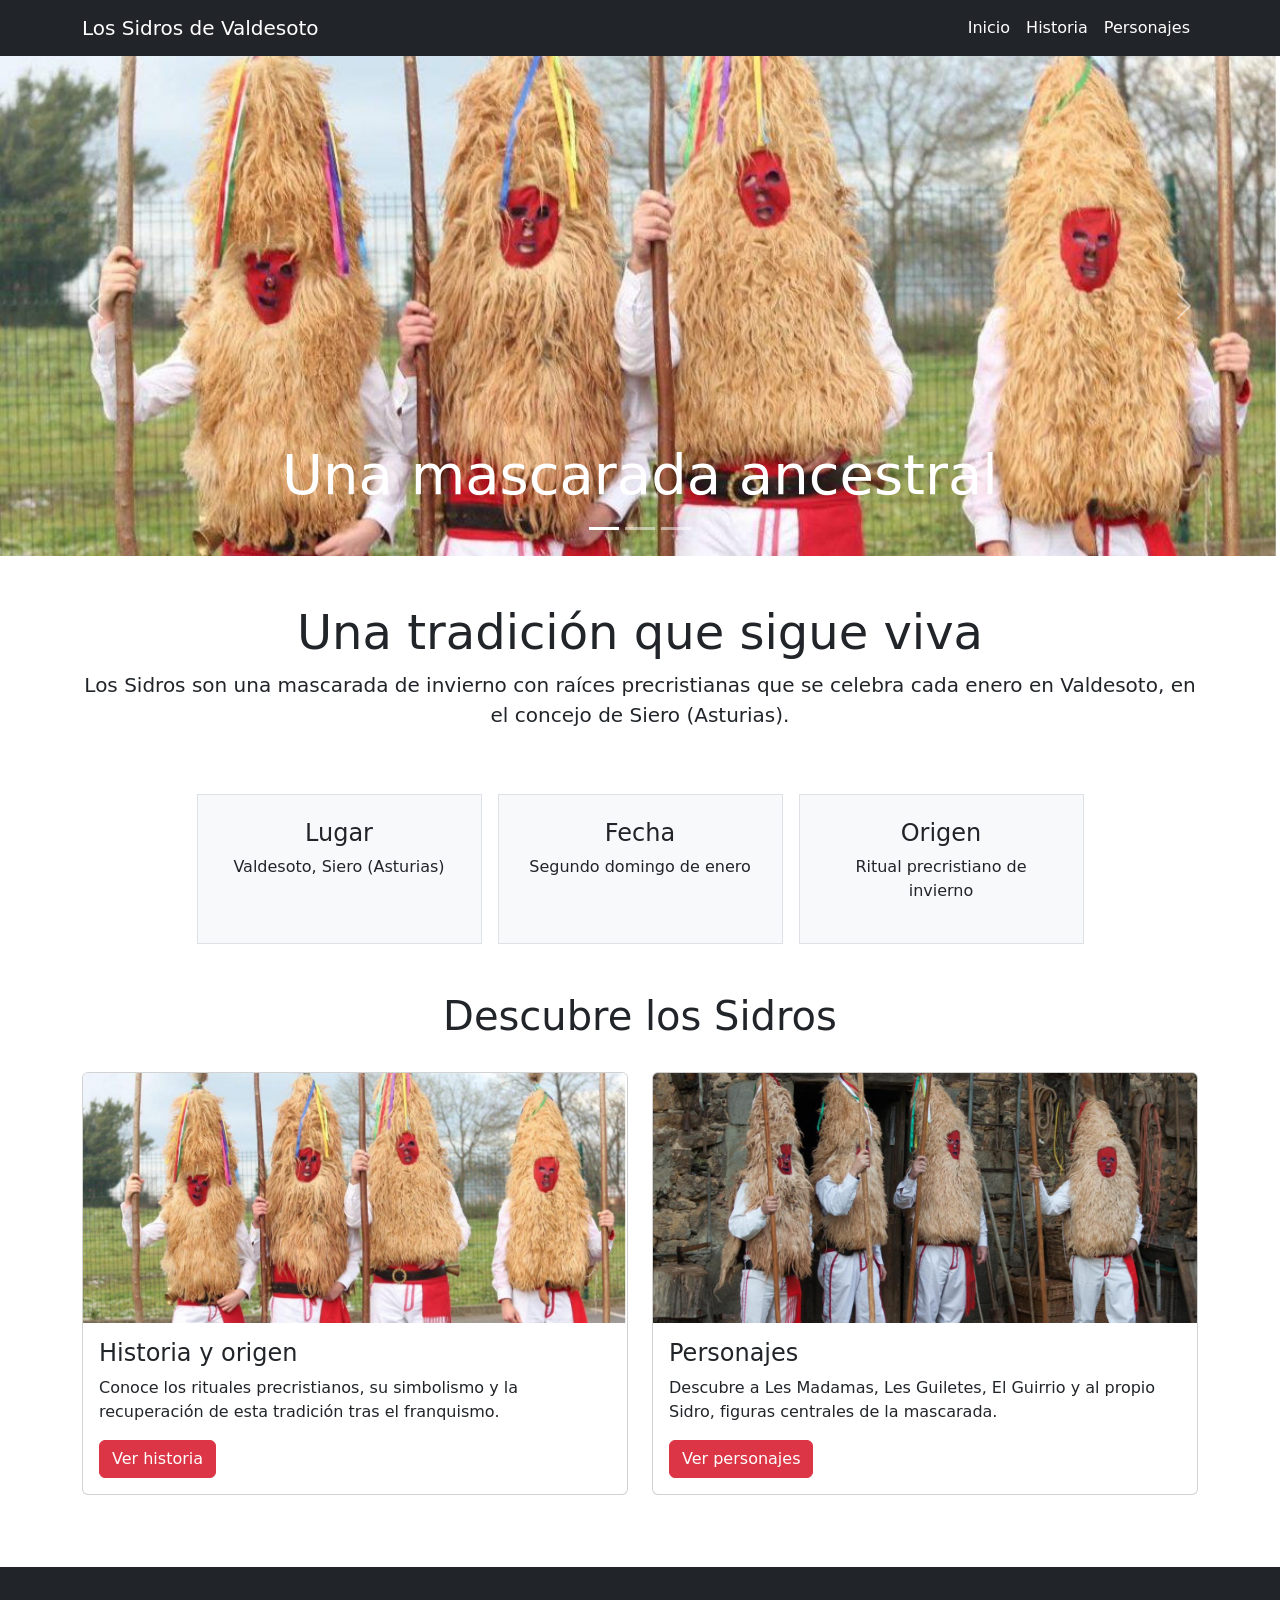
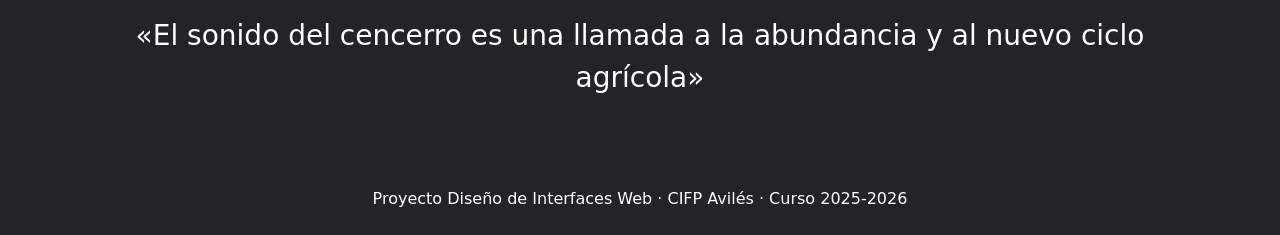
==== sidros-valdesoto/index.html @ 2c4265df "Subo todo el proyecto final" ====
<!DOCTYPE html>
<html lang="es">
<head>
    <meta charset="UTF-8">
    <meta name="viewport" content="width=device-width, initial-scale=1">
    <title>Los Sidros de Valdesoto</title>
    <!-- Enlace a Bootstrap 5.3 por CDN -->
    <link href="https://cdn.jsdelivr.net/npm/bootstrap@5.3.3/dist/css/bootstrap.min.css" rel="stylesheet" integrity="sha384-QWTKZyjpPEjISv5WaRU9OFeRpok6YctnYmDr5pNlyT2bRjXh0JMhjY6hW+ALEwIH" crossorigin="anonymous">
    <!-- Hoja de estilos propia -->
    <link rel="stylesheet" href="css/estilos.css">
</head>
<body>

    <!-- ===== BARRA DE NAVEGACIÓN ===== -->
    <nav class="navbar navbar-expand-md bg-dark">
        <div class="container">
            <a class="navbar-brand text-white" href="index.html">Los Sidros de Valdesoto</a>
            <button class="navbar-toggler bg-light" type="button" data-bs-toggle="collapse" data-bs-target="#menu">
                <span class="navbar-toggler-icon"></span>
            </button>
            <div class="collapse navbar-collapse" id="menu">
                <ul class="navbar-nav ms-auto">
                    <li class="nav-item"><a class="nav-link text-white" href="index.html">Inicio</a></li>
                    <li class="nav-item"><a class="nav-link text-white" href="historia.html">Historia</a></li>
                    <li class="nav-item"><a class="nav-link text-white" href="personajes.html">Personajes</a></li>
                </ul>
            </div>
        </div>
    </nav>

    <!-- ===== CARRUSEL DE IMÁGENES ===== -->
    <div id="carruselSidros" class="carousel slide" data-bs-ride="carousel">
        <div class="carousel-indicators">
            <button type="button" data-bs-target="#carruselSidros" data-bs-slide-to="0" class="active"></button>
            <button type="button" data-bs-target="#carruselSidros" data-bs-slide-to="1"></button>
            <button type="button" data-bs-target="#carruselSidros" data-bs-slide-to="2"></button>
        </div>
        <div class="carousel-inner">
            <div class="carousel-item active">
                <img src="img/sidrosAsturias.jpg" class="d-block w-100" alt="Sidros desfilando">
                <div class="carousel-caption">
                    <h2 class="display-4 text-white">Una mascarada ancestral</h2>
                </div>
            </div>
            <div class="carousel-item">
                <img src="img/sidrosBailando.jpg" class="d-block w-100" alt="Sidros bailando">
                <div class="carousel-caption">
                    <h2 class="display-4 text-white">Tradición viva en Asturias</h2>
                </div>
            </div>
            <div class="carousel-item">
                <img src="img/saltosidro.jpg" class="d-block w-100" alt="Sidro saltando un muro">
                <div class="carousel-caption">
                    <h2 class="display-4 text-white">Cencerros y saltos</h2>
                </div>
            </div>
        </div>
        <button class="carousel-control-prev" type="button" data-bs-target="#carruselSidros" data-bs-slide="prev">
            <span class="carousel-control-prev-icon"></span>
        </button>
        <button class="carousel-control-next" type="button" data-bs-target="#carruselSidros" data-bs-slide="next">
            <span class="carousel-control-next-icon"></span>
        </button>
    </div>

    <!-- ===== INTRODUCCIÓN ===== -->
    <div class="container my-5">
        <div class="row">
            <div class="col-12 text-center">
                <h1 class="display-5">Una tradición que sigue viva</h1>
                <p class="fs-5">
                    Los Sidros son una mascarada de invierno con raíces precristianas
                    que se celebra cada enero en Valdesoto, en el concejo de Siero (Asturias).
                </p>
            </div>
        </div>
    </div>

    <!-- ===== TRES DATOS RÁPIDOS (grid 3 columnas en md, 1 en xs) ===== -->
    <div class="container my-5">
        <div class="row gap-3 justify-content-center">
            <div class="col-12 col-md-3 bg-light border p-4 text-center">
                <h3 class="fs-4">Lugar</h3>
                <p>Valdesoto, Siero (Asturias)</p>
            </div>
            <div class="col-12 col-md-3 bg-light border p-4 text-center">
                <h3 class="fs-4">Fecha</h3>
                <p>Segundo domingo de enero</p>
            </div>
            <div class="col-12 col-md-3 bg-light border p-4 text-center">
                <h3 class="fs-4">Origen</h3>
                <p>Ritual precristiano de invierno</p>
            </div>
        </div>
    </div>

    <!-- ===== TARJETAS DE ACCESO (cards) ===== -->
    <div class="container my-5">
        <div class="row text-center mb-4">
            <div class="col-12">
                <h2 class="display-6">Descubre los Sidros</h2>
            </div>
        </div>
        <div class="row">
            <div class="col-12 col-md-6 mb-4">
                <div class="card">
                    <img src="img/sidrosAsturias.jpg" class="card-img-top" alt="Sidros desfilando">
                    <div class="card-body">
                        <h3 class="card-title fs-4">Historia y origen</h3>
                        <p class="card-text">
                            Conoce los rituales precristianos, su simbolismo
                            y la recuperación de esta tradición tras el franquismo.
                        </p>
                        <a href="historia.html" class="btn btn-danger">Ver historia</a>
                    </div>
                </div>
            </div>
            <div class="col-12 col-md-6 mb-4">
                <div class="card">
                    <img src="img/Encuentro121scaled.jpg" class="card-img-top" alt="Personajes de la fiesta">
                    <div class="card-body">
                        <h3 class="card-title fs-4">Personajes</h3>
                        <p class="card-text">
                            Descubre a Les Madamas, Les Guiletes, El Guirrio
                            y al propio Sidro, figuras centrales de la mascarada.
                        </p>
                        <a href="personajes.html" class="btn btn-danger">Ver personajes</a>
                    </div>
                </div>
            </div>
        </div>
    </div>

    <!-- ===== CITA DESTACADA ===== -->
    <div class="container-fluid bg-dark text-white py-5">
        <div class="container">
            <div class="row">
                <div class="col-12 text-center">
                    <p class="fs-3">
                        «El sonido del cencerro es una llamada a la abundancia
                        y al nuevo ciclo agrícola»
                    </p>
                </div>
            </div>
        </div>
    </div>

    <!-- ===== PIE DE PÁGINA ===== -->
    <footer class="bg-dark text-white text-center p-4">
        <p class="mb-0">Proyecto Diseño de Interfaces Web · CIFP Avilés · Curso 2025-2026</p>
    </footer>

    <!-- JS de Bootstrap (necesario para navbar colapsable, carrusel...) -->
    <script src="https://cdn.jsdelivr.net/npm/bootstrap@5.3.3/dist/js/bootstrap.bundle.min.js" integrity="sha384-YvpcrYf0tY3lHB60NNkmXc5s9fDVZLESaAA55NDzOxhy9GkcIdslK1eN7N6jIeHz" crossorigin="anonymous"></script>
</body>
</html>
---- sidros-valdesoto/css/estilos.css ----
/* Estilos propios del proyecto Los Sidros de Valdesoto */

/* Altura fija de las imágenes del carrusel para que no se descontrole */
.carousel-item img {
    height: 500px;
    object-fit: cover;
}

/* Altura uniforme de las imágenes de la galería */
.card-img-top {
    height: 250px;
    object-fit: cover;
}

/* En pantallas pequeñas reducimos el carrusel */
@media (max-width: 575px) {
    .carousel-item img {
        height: 300px;
    }
}
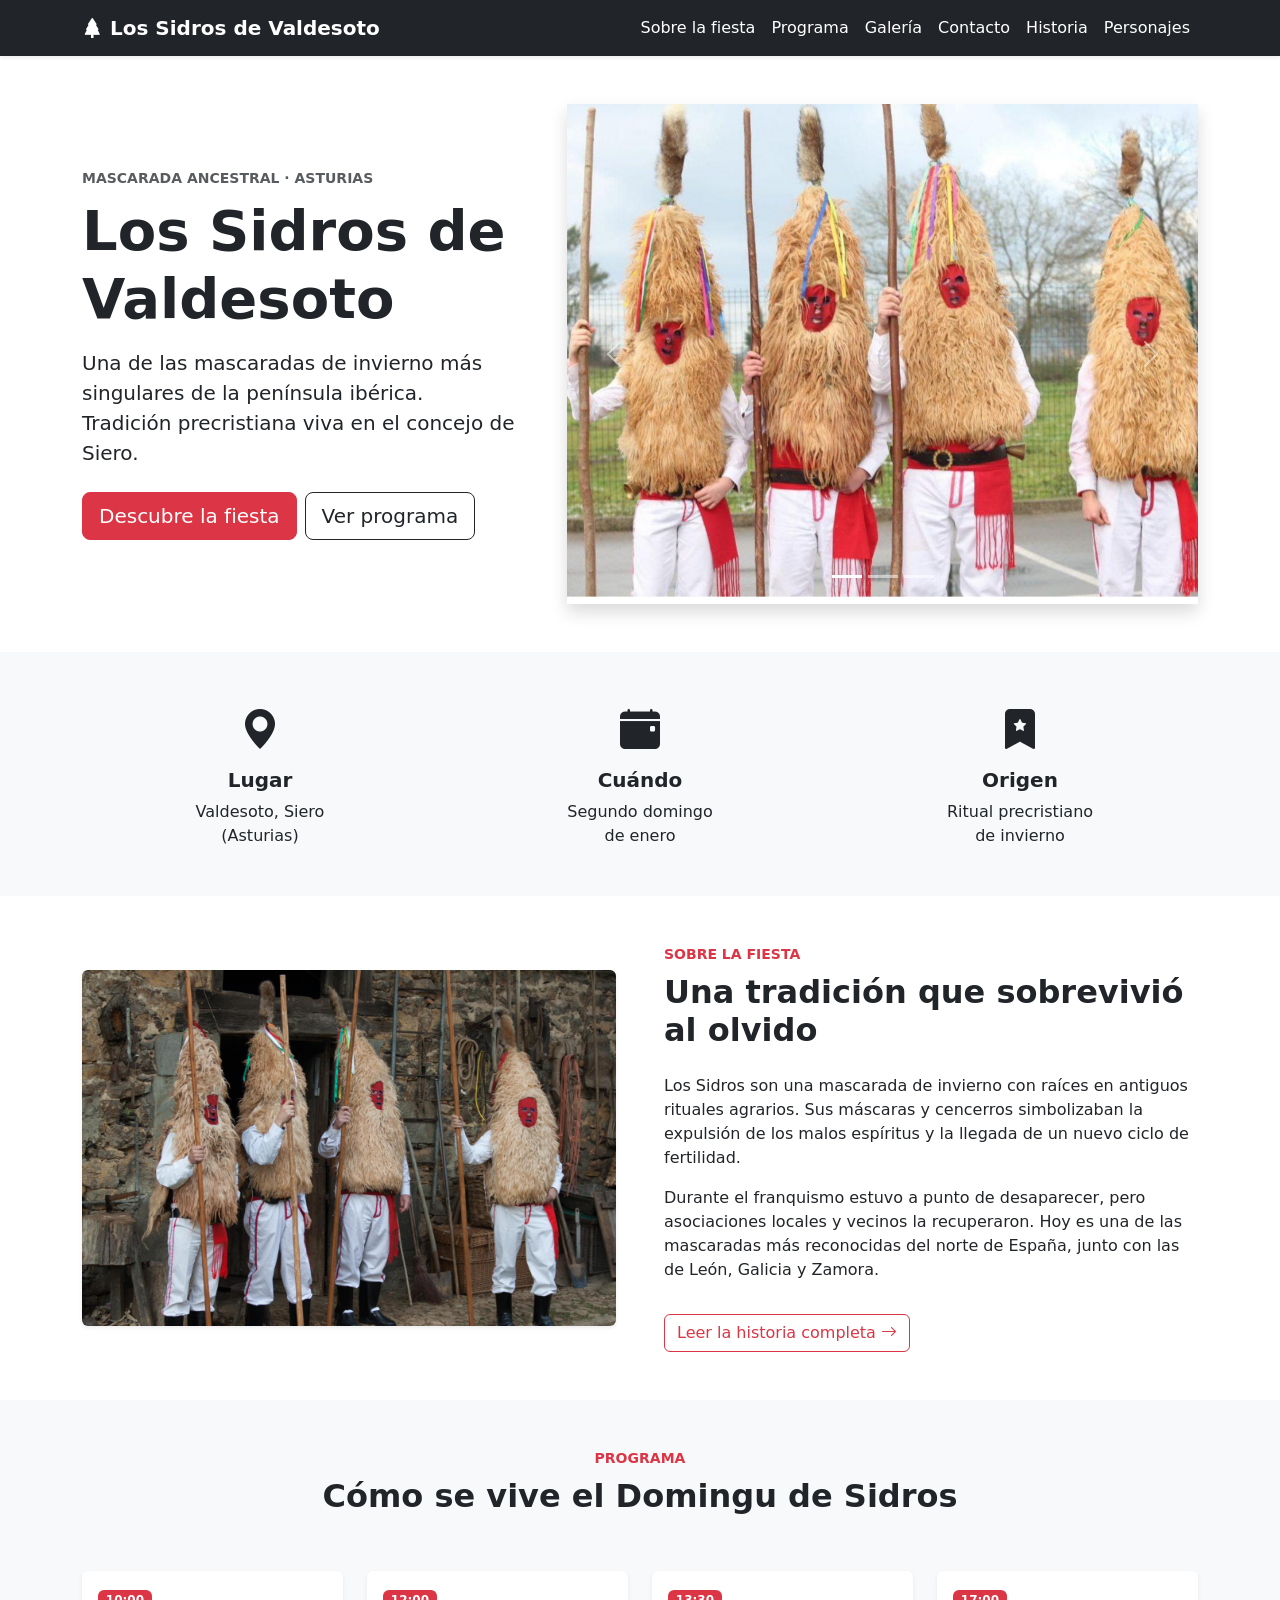
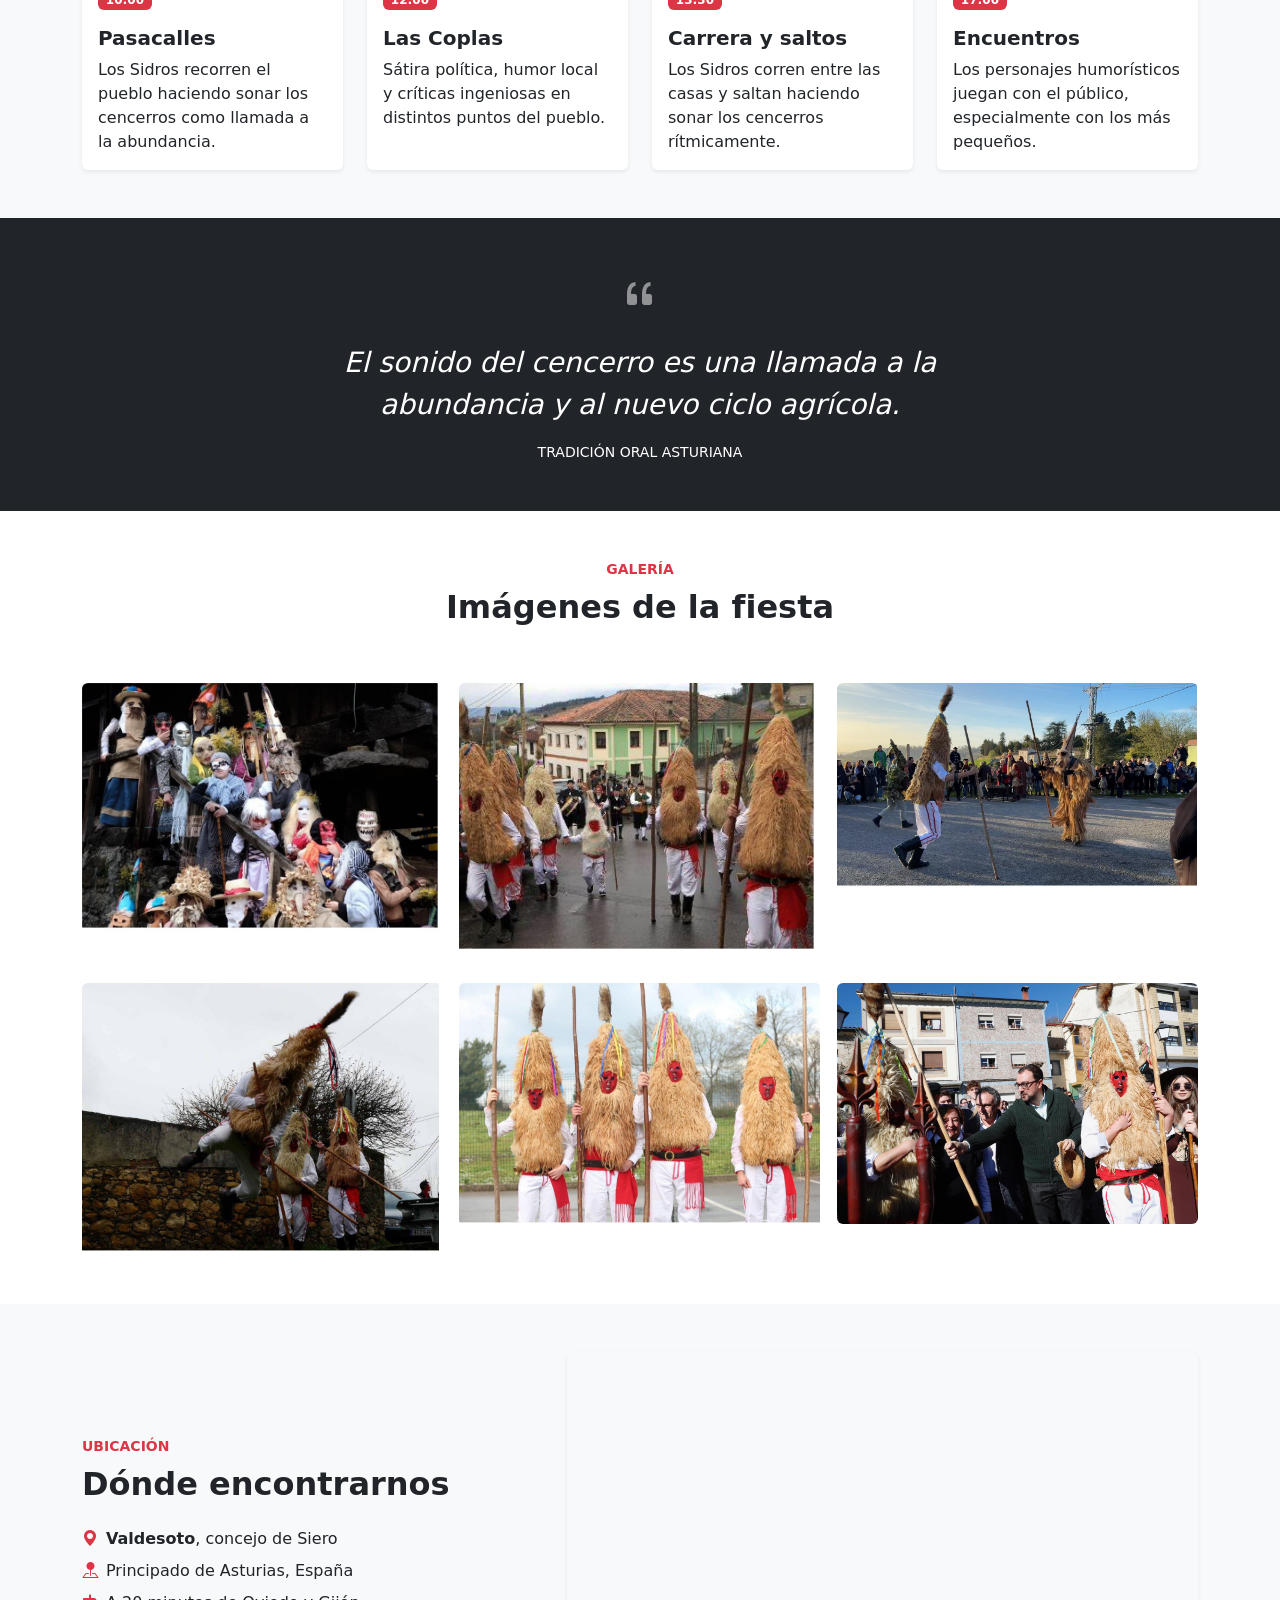
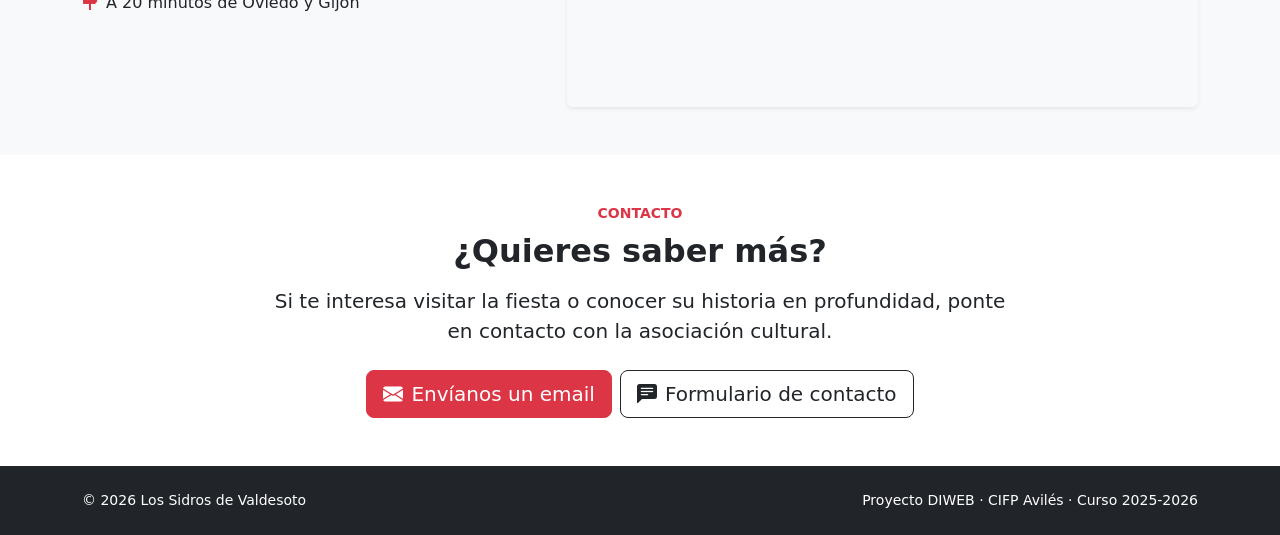
==== commit 732d268a: "Sidros: diseño del index.html" ====
--- a/sidros-valdesoto/index.html
+++ b/sidros-valdesoto/index.html
@@ -3,154 +3,301 @@
 <head>
     <meta charset="UTF-8">
     <meta name="viewport" content="width=device-width, initial-scale=1">
-    <title>Los Sidros de Valdesoto</title>
-    <!-- Enlace a Bootstrap 5.3 por CDN -->
+    <title>Los Sidros de Valdesoto · Mascarada de invierno asturiana</title>
+    <!-- Bootstrap 5.3 CDN -->
     <link href="https://cdn.jsdelivr.net/npm/bootstrap@5.3.3/dist/css/bootstrap.min.css" rel="stylesheet" integrity="sha384-QWTKZyjpPEjISv5WaRU9OFeRpok6YctnYmDr5pNlyT2bRjXh0JMhjY6hW+ALEwIH" crossorigin="anonymous">
+    <!-- Bootstrap Icons -->
+    <link rel="stylesheet" href="https://cdn.jsdelivr.net/npm/bootstrap-icons@1.11.3/font/bootstrap-icons.css">
     <!-- Hoja de estilos propia -->
     <link rel="stylesheet" href="css/estilos.css">
 </head>
 <body>
 
-    <!-- ===== BARRA DE NAVEGACIÓN ===== -->
-    <nav class="navbar navbar-expand-md bg-dark">
-        <div class="container">
-            <a class="navbar-brand text-white" href="index.html">Los Sidros de Valdesoto</a>
+    <!-- ===== BARRA DE NAVEGACIÓN (sticky) ===== -->
+    <nav class="navbar navbar-expand-md bg-dark sticky-top shadow-sm"> <!-- sticky sirve para que la barra de navegación se mantenga fija en la parte superior al hacer scroll -->
+        <div class="container">
+            <a class="navbar-brand text-white fw-bold" href="index.html">
+                <i class="bi bi-tree-fill me-2"></i>Los Sidros de Valdesoto
+            </a>
             <button class="navbar-toggler bg-light" type="button" data-bs-toggle="collapse" data-bs-target="#menu">
                 <span class="navbar-toggler-icon"></span>
             </button>
             <div class="collapse navbar-collapse" id="menu">
                 <ul class="navbar-nav ms-auto">
-                    <li class="nav-item"><a class="nav-link text-white" href="index.html">Inicio</a></li>
-                    <li class="nav-item"><a class="nav-link text-white" href="historia.html">Historia</a></li>
-                    <li class="nav-item"><a class="nav-link text-white" href="personajes.html">Personajes</a></li>
+                    <li class="nav-item"><a class="nav-link text-white" href="#sobre">Sobre la fiesta</a></li>
+                    <li class="nav-item"><a class="nav-link text-white" href="#programa">Programa</a></li>
+                    <li class="nav-item"><a class="nav-link text-white" href="#galeria">Galería</a></li>
+                    <li class="nav-item"><a class="nav-link text-white" href="#contacto">Contacto</a></li>
+                    <li class="nav-item"><a class="nav-link text-white" href="portfolio/historia.html">Historia</a></li>
+                    <li class="nav-item"><a class="nav-link text-white" href="portfolio/personajes.html">Personajes</a></li>
                 </ul>
             </div>
         </div>
     </nav>
 
-    <!-- ===== CARRUSEL DE IMÁGENES ===== -->
-    <div id="carruselSidros" class="carousel slide" data-bs-ride="carousel">
-        <div class="carousel-indicators">
-            <button type="button" data-bs-target="#carruselSidros" data-bs-slide-to="0" class="active"></button>
-            <button type="button" data-bs-target="#carruselSidros" data-bs-slide-to="1"></button>
-            <button type="button" data-bs-target="#carruselSidros" data-bs-slide-to="2"></button>
-        </div>
-        <div class="carousel-inner">
-            <div class="carousel-item active">
-                <img src="img/sidrosAsturias.jpg" class="d-block w-100" alt="Sidros desfilando">
-                <div class="carousel-caption">
-                    <h2 class="display-4 text-white">Una mascarada ancestral</h2>
-                </div>
-            </div>
-            <div class="carousel-item">
-                <img src="img/sidrosBailando.jpg" class="d-block w-100" alt="Sidros bailando">
-                <div class="carousel-caption">
-                    <h2 class="display-4 text-white">Tradición viva en Asturias</h2>
-                </div>
-            </div>
-            <div class="carousel-item">
-                <img src="img/saltosidro.jpg" class="d-block w-100" alt="Sidro saltando un muro">
-                <div class="carousel-caption">
-                    <h2 class="display-4 text-white">Cencerros y saltos</h2>
-                </div>
-            </div>
-        </div>
-        <button class="carousel-control-prev" type="button" data-bs-target="#carruselSidros" data-bs-slide="prev">
-            <span class="carousel-control-prev-icon"></span>
-        </button>
-        <button class="carousel-control-next" type="button" data-bs-target="#carruselSidros" data-bs-slide="next">
-            <span class="carousel-control-next-icon"></span>
-        </button>
-    </div>
-
-    <!-- ===== INTRODUCCIÓN ===== -->
-    <div class="container my-5">
-        <div class="row">
-            <div class="col-12 text-center">
-                <h1 class="display-5">Una tradición que sigue viva</h1>
-                <p class="fs-5">
-                    Los Sidros son una mascarada de invierno con raíces precristianas
-                    que se celebra cada enero en Valdesoto, en el concejo de Siero (Asturias).
-                </p>
-            </div>
-        </div>
-    </div>
-
-    <!-- ===== TRES DATOS RÁPIDOS (grid 3 columnas en md, 1 en xs) ===== -->
-    <div class="container my-5">
-        <div class="row gap-3 justify-content-center">
-            <div class="col-12 col-md-3 bg-light border p-4 text-center">
-                <h3 class="fs-4">Lugar</h3>
-                <p>Valdesoto, Siero (Asturias)</p>
-            </div>
-            <div class="col-12 col-md-3 bg-light border p-4 text-center">
-                <h3 class="fs-4">Fecha</h3>
-                <p>Segundo domingo de enero</p>
-            </div>
-            <div class="col-12 col-md-3 bg-light border p-4 text-center">
-                <h3 class="fs-4">Origen</h3>
-                <p>Ritual precristiano de invierno</p>
-            </div>
-        </div>
-    </div>
-
-    <!-- ===== TARJETAS DE ACCESO (cards) ===== -->
-    <div class="container my-5">
-        <div class="row text-center mb-4">
-            <div class="col-12">
-                <h2 class="display-6">Descubre los Sidros</h2>
-            </div>
-        </div>
-        <div class="row">
-            <div class="col-12 col-md-6 mb-4">
-                <div class="card">
-                    <img src="img/sidrosAsturias.jpg" class="card-img-top" alt="Sidros desfilando">
-                    <div class="card-body">
-                        <h3 class="card-title fs-4">Historia y origen</h3>
-                        <p class="card-text">
-                            Conoce los rituales precristianos, su simbolismo
-                            y la recuperación de esta tradición tras el franquismo.
-                        </p>
-                        <a href="historia.html" class="btn btn-danger">Ver historia</a>
-                    </div>
-                </div>
-            </div>
-            <div class="col-12 col-md-6 mb-4">
-                <div class="card">
-                    <img src="img/Encuentro121scaled.jpg" class="card-img-top" alt="Personajes de la fiesta">
-                    <div class="card-body">
-                        <h3 class="card-title fs-4">Personajes</h3>
-                        <p class="card-text">
-                            Descubre a Les Madamas, Les Guiletes, El Guirrio
-                            y al propio Sidro, figuras centrales de la mascarada.
-                        </p>
-                        <a href="personajes.html" class="btn btn-danger">Ver personajes</a>
-                    </div>
-                </div>
-            </div>
-        </div>
-    </div>
+    <!-- ===== HERO: TÍTULO + CARRUSEL ===== -->
+    <header class="hero py-5"> <!-- hero es una clase que define el estilo del encabezado principal -->
+        <div class="container">
+            <div class="row align-items-center g-5">
+                <!-- Columna texto (izquierda) -->
+                <div class="col-12 col-lg-5">
+                    <p class="text-uppercase text-muted small fw-bold mb-2">Mascarada ancestral · Asturias</p>
+                    <h1 class="display-4 fw-bold mb-3">Los Sidros de Valdesoto</h1>
+                    <p class="lead mb-4">
+                        Una de las mascaradas de invierno más singulares de la península ibérica.
+                        Tradición precristiana viva en el concejo de Siero.
+                    </p>
+                    <div class="d-flex flex-wrap gap-2">
+                        <a href="#sobre" class="btn btn-danger btn-lg">Descubre la fiesta</a>
+                        <a href="#programa" class="btn btn-outline-dark btn-lg">Ver programa</a>
+                    </div>
+                </div>
+
+                <!-- Columna carrusel (derecha) -->
+                <div class="col-12 col-lg-7">
+                    <div id="carruselSidros" class="carousel slide shadow" data-bs-ride="carousel">
+                        <div class="carousel-indicators">
+                            <button type="button" data-bs-target="#carruselSidros" data-bs-slide-to="0" class="active"></button>
+                            <button type="button" data-bs-target="#carruselSidros" data-bs-slide-to="1"></button>
+                            <button type="button" data-bs-target="#carruselSidros" data-bs-slide-to="2"></button>
+                        </div>
+                        <div class="carousel-inner">
+                            <div class="carousel-item active">
+                                <img src="img/sidrosAsturias.jpg" class="d-block w-100" alt="Sidros desfilando por Valdesoto">
+                            </div>
+                            <div class="carousel-item">
+                                <img src="img/sidrosBailando.jpg" class="d-block w-100" alt="Sidros bailando con cencerros">
+                            </div>
+                            <div class="carousel-item">
+                                <img src="img/saltosidro.jpg" class="d-block w-100" alt="Sidro saltando un muro">
+                            </div>
+                        </div>
+                        <button class="carousel-control-prev" type="button" data-bs-target="#carruselSidros" data-bs-slide="prev">
+                            <span class="carousel-control-prev-icon"></span>
+                        </button>
+                        <button class="carousel-control-next" type="button" data-bs-target="#carruselSidros" data-bs-slide="next">
+                            <span class="carousel-control-next-icon"></span>
+                        </button>
+                    </div>
+                </div>
+            </div>
+        </div>
+    </header>
+
+    <!-- ===== DATOS CLAVE (3 columnas) ===== -->
+    <section class="py-5 bg-light">
+        <div class="container">
+            <div class="row text-center g-4">
+                <div class="col-12 col-md-4">
+                    <i class="bi bi-geo-alt-fill fs-1 mb-2 d-block"></i>
+                    <h3 class="fs-5 fw-bold">Lugar</h3>
+                    <p class="mb-0">Valdesoto, Siero<br>(Asturias)</p>
+                </div>
+                <div class="col-12 col-md-4">
+                    <i class="bi bi-calendar-event-fill fs-1 mb-2 d-block"></i>
+                    <h3 class="fs-5 fw-bold">Cuándo</h3>
+                    <p class="mb-0">Segundo domingo<br>de enero</p>
+                </div>
+                <div class="col-12 col-md-4">
+                    <i class="bi bi-bookmark-star-fill fs-1 mb-2 d-block"></i>
+                    <h3 class="fs-5 fw-bold">Origen</h3>
+                    <p class="mb-0">Ritual precristiano<br>de invierno</p>
+                </div>
+            </div>
+        </div>
+    </section>
+
+    <!-- ===== SOBRE LA FIESTA ===== -->
+    <section id="sobre" class="py-5">
+        <div class="container">
+            <div class="row align-items-center g-5">
+                <div class="col-12 col-md-6">
+                    <img src="img/Encuentro121scaled.jpg" alt="Encuentro de Sidros" class="img-fluid rounded shadow-sm">
+                </div>
+                <div class="col-12 col-md-6">
+                    <p class="text-uppercase text-danger small fw-bold mb-2">Sobre la fiesta</p>
+                    <h2 class="fw-bold mb-4">Una tradición que sobrevivió al olvido</h2>
+                    <p>
+                        Los Sidros son una mascarada de invierno con raíces en antiguos rituales
+                        agrarios. Sus máscaras y cencerros simbolizaban la expulsión de los malos
+                        espíritus y la llegada de un nuevo ciclo de fertilidad.
+                    </p>
+                    <p>
+                        Durante el franquismo estuvo a punto de desaparecer, pero asociaciones locales
+                        y vecinos la recuperaron. Hoy es una de las mascaradas más reconocidas del norte
+                        de España, junto con las de León, Galicia y Zamora.
+                    </p>
+                    <a href="portfolio/historia.html" class="btn btn-outline-danger mt-3">
+                        Leer la historia completa <i class="bi bi-arrow-right"></i>
+                    </a>
+                </div>
+            </div>
+        </div>
+    </section>
+
+    <!-- ===== PROGRAMA DEL DÍA ===== -->
+    <section id="programa" class="py-5 bg-light">
+        <div class="container">
+            <div class="row text-center mb-5">
+                <div class="col-12">
+                    <p class="text-uppercase text-danger small fw-bold mb-2">Programa</p>
+                    <h2 class="fw-bold">Cómo se vive el Domingu de Sidros</h2>
+                </div>
+            </div>
+            <div class="row g-4">
+                <div class="col-12 col-md-6 col-lg-3">
+                    <div class="card h-100 border-0 shadow-sm">
+                        <div class="card-body">
+                            <span class="badge bg-danger mb-3">10:00</span>
+                            <h3 class="fs-5 fw-bold">Pasacalles</h3>
+                            <p class="card-text mb-0">Los Sidros recorren el pueblo haciendo sonar los cencerros como llamada a la abundancia.</p>
+                        </div>
+                    </div>
+                </div>
+                <div class="col-12 col-md-6 col-lg-3">
+                    <div class="card h-100 border-0 shadow-sm">
+                        <div class="card-body">
+                            <span class="badge bg-danger mb-3">12:00</span>
+                            <h3 class="fs-5 fw-bold">Las Coplas</h3>
+                            <p class="card-text mb-0">Sátira política, humor local y críticas ingeniosas en distintos puntos del pueblo.</p>
+                        </div>
+                    </div>
+                </div>
+                <div class="col-12 col-md-6 col-lg-3">
+                    <div class="card h-100 border-0 shadow-sm">
+                        <div class="card-body">
+                            <span class="badge bg-danger mb-3">13:30</span>
+                            <h3 class="fs-5 fw-bold">Carrera y saltos</h3>
+                            <p class="card-text mb-0">Los Sidros corren entre las casas y saltan haciendo sonar los cencerros rítmicamente.</p>
+                        </div>
+                    </div>
+                </div>
+                <div class="col-12 col-md-6 col-lg-3">
+                    <div class="card h-100 border-0 shadow-sm">
+                        <div class="card-body">
+                            <span class="badge bg-danger mb-3">17:00</span>
+                            <h3 class="fs-5 fw-bold">Encuentros</h3>
+                            <p class="card-text mb-0">Los personajes humorísticos juegan con el público, especialmente con los más pequeños.</p>
+                        </div>
+                    </div>
+                </div>
+            </div>
+        </div>
+    </section>
 
     <!-- ===== CITA DESTACADA ===== -->
-    <div class="container-fluid bg-dark text-white py-5">
-        <div class="container">
-            <div class="row">
-                <div class="col-12 text-center">
-                    <p class="fs-3">
-                        «El sonido del cencerro es una llamada a la abundancia
-                        y al nuevo ciclo agrícola»
-                    </p>
-                </div>
-            </div>
-        </div>
-    </div>
+    <section class="py-5 bg-dark text-white">
+        <div class="container">
+            <div class="row justify-content-center">
+                <div class="col-12 col-lg-8 text-center">
+                    <i class="bi bi-quote fs-1 mb-3 d-block opacity-50"></i>
+                    <p class="fs-3 fw-light fst-italic mb-3">
+                        El sonido del cencerro es una llamada a la abundancia
+                        y al nuevo ciclo agrícola.
+                    </p>
+                    <p class="text-uppercase small mb-0">Tradición oral asturiana</p>
+                </div>
+            </div>
+        </div>
+    </section>
+
+    <!-- ===== GALERÍA DESTACADA ===== -->
+    <section id="galeria" class="py-5">
+        <div class="container">
+            <div class="row text-center mb-5">
+                <div class="col-12">
+                    <p class="text-uppercase text-danger small fw-bold mb-2">Galería</p>
+                    <h2 class="fw-bold">Imágenes de la fiesta</h2>
+                </div>
+            </div>
+            <div class="row g-3 galeria-home">
+                <div class="col-6 col-md-4">
+                    <img src="img/sidrosNinos.jpg" alt="Niños participando en la fiesta" class="img-fluid rounded">
+                </div>
+                <div class="col-6 col-md-4">
+                    <img src="img/sidroscomediesoviedo12.jpg" alt="Sidros en Oviedo" class="img-fluid rounded">
+                </div>
+                <div class="col-6 col-md-4">
+                    <img src="img/sidrosBailando.jpg" alt="Sidros bailando" class="img-fluid rounded">
+                </div>
+                <div class="col-6 col-md-4">
+                    <img src="img/saltosidro.jpg" alt="Sidro saltando" class="img-fluid rounded">
+                </div>
+                <div class="col-6 col-md-4">
+                    <img src="img/sidrosAsturias.jpg" alt="Sidros desfilando" class="img-fluid rounded">
+                </div>
+                <div class="col-6 col-md-4">
+                    <img src="img/Presidente_Domingu_Sidros_y_Comedies.jpg" alt="Visita oficial" class="img-fluid rounded">
+                </div>
+            </div>
+        </div>
+    </section>
+
+    <!-- ===== UBICACIÓN (mapa) ===== -->
+    <section class="py-5 bg-light">
+        <div class="container">
+            <div class="row align-items-center g-5">
+                <div class="col-12 col-md-5">
+                    <p class="text-uppercase text-danger small fw-bold mb-2">Ubicación</p>
+                    <h2 class="fw-bold mb-4">Dónde encontrarnos</h2>
+                    <p class="mb-2"><i class="bi bi-geo-alt-fill text-danger me-2"></i><b>Valdesoto</b>, concejo de Siero</p>
+                    <p class="mb-2"><i class="bi bi-pin-map-fill text-danger me-2"></i>Principado de Asturias, España</p>
+                    <p class="mb-2"><i class="bi bi-signpost-fill text-danger me-2"></i>A 20 minutos de Oviedo y Gijón</p>
+                </div>
+                <div class="col-12 col-md-7">
+                    <div class="ratio ratio-16x9 shadow-sm rounded overflow-hidden">
+                        <iframe
+                            src="https://www.openstreetmap.org/export/embed.html?bbox=-5.6500,43.4000,-5.5500,43.4500&amp;layer=mapnik&amp;marker=43.4250,-5.6000"
+                            title="Mapa de Valdesoto"
+                            style="border:0;"
+                            loading="lazy"
+                            referrerpolicy="no-referrer-when-downgrade">
+                        </iframe>
+                    </div>
+                </div>
+            </div>
+        </div>
+    </section>
+
+    <!-- ===== LLAMADA A LA ACCIÓN / CONTACTO ===== -->
+    <section id="contacto" class="py-5">
+        <div class="container">
+            <div class="row justify-content-center">
+                <div class="col-12 col-lg-8 text-center">
+                    <p class="text-uppercase text-danger small fw-bold mb-2">Contacto</p>
+                    <h2 class="fw-bold mb-3">¿Quieres saber más?</h2>
+                    <p class="lead mb-4">
+                        Si te interesa visitar la fiesta o conocer su historia en profundidad,
+                        ponte en contacto con la asociación cultural.
+                    </p>
+                    <div class="d-flex justify-content-center flex-wrap gap-2">
+                        <a href="mailto:info@sidrosvaldesoto.es" class="btn btn-danger btn-lg">
+                            <i class="bi bi-envelope-fill me-2"></i>Envíanos un email
+                        </a>
+                        <a href="portfolio/personajes.html#contacto" class="btn btn-outline-dark btn-lg">
+                            <i class="bi bi-chat-left-text-fill me-2"></i>Formulario de contacto
+                        </a>
+                    </div>
+                </div>
+            </div>
+        </div>
+    </section>
 
     <!-- ===== PIE DE PÁGINA ===== -->
-    <footer class="bg-dark text-white text-center p-4">
-        <p class="mb-0">Proyecto Diseño de Interfaces Web · CIFP Avilés · Curso 2025-2026</p>
+    <footer class="bg-dark text-white py-4">
+        <div class="container">
+            <div class="row align-items-center">
+                <div class="col-12 col-md-6 text-center text-md-start mb-2 mb-md-0">
+                    <p class="mb-0 small">© 2026 Los Sidros de Valdesoto</p>
+                </div>
+                <div class="col-12 col-md-6 text-center text-md-end">
+                    <p class="mb-0 small">Proyecto DIWEB · CIFP Avilés · Curso 2025-2026</p>
+                </div>
+            </div>
+        </div>
     </footer>
 
-    <!-- JS de Bootstrap (necesario para navbar colapsable, carrusel...) -->
+    <!-- JS de Bootstrap -->
     <script src="https://cdn.jsdelivr.net/npm/bootstrap@5.3.3/dist/js/bootstrap.bundle.min.js" integrity="sha384-YvpcrYf0tY3lHB60NNkmXc5s9fDVZLESaAA55NDzOxhy9GkcIdslK1eN7N6jIeHz" crossorigin="anonymous"></script>
 </body>
-</html>
+</html>
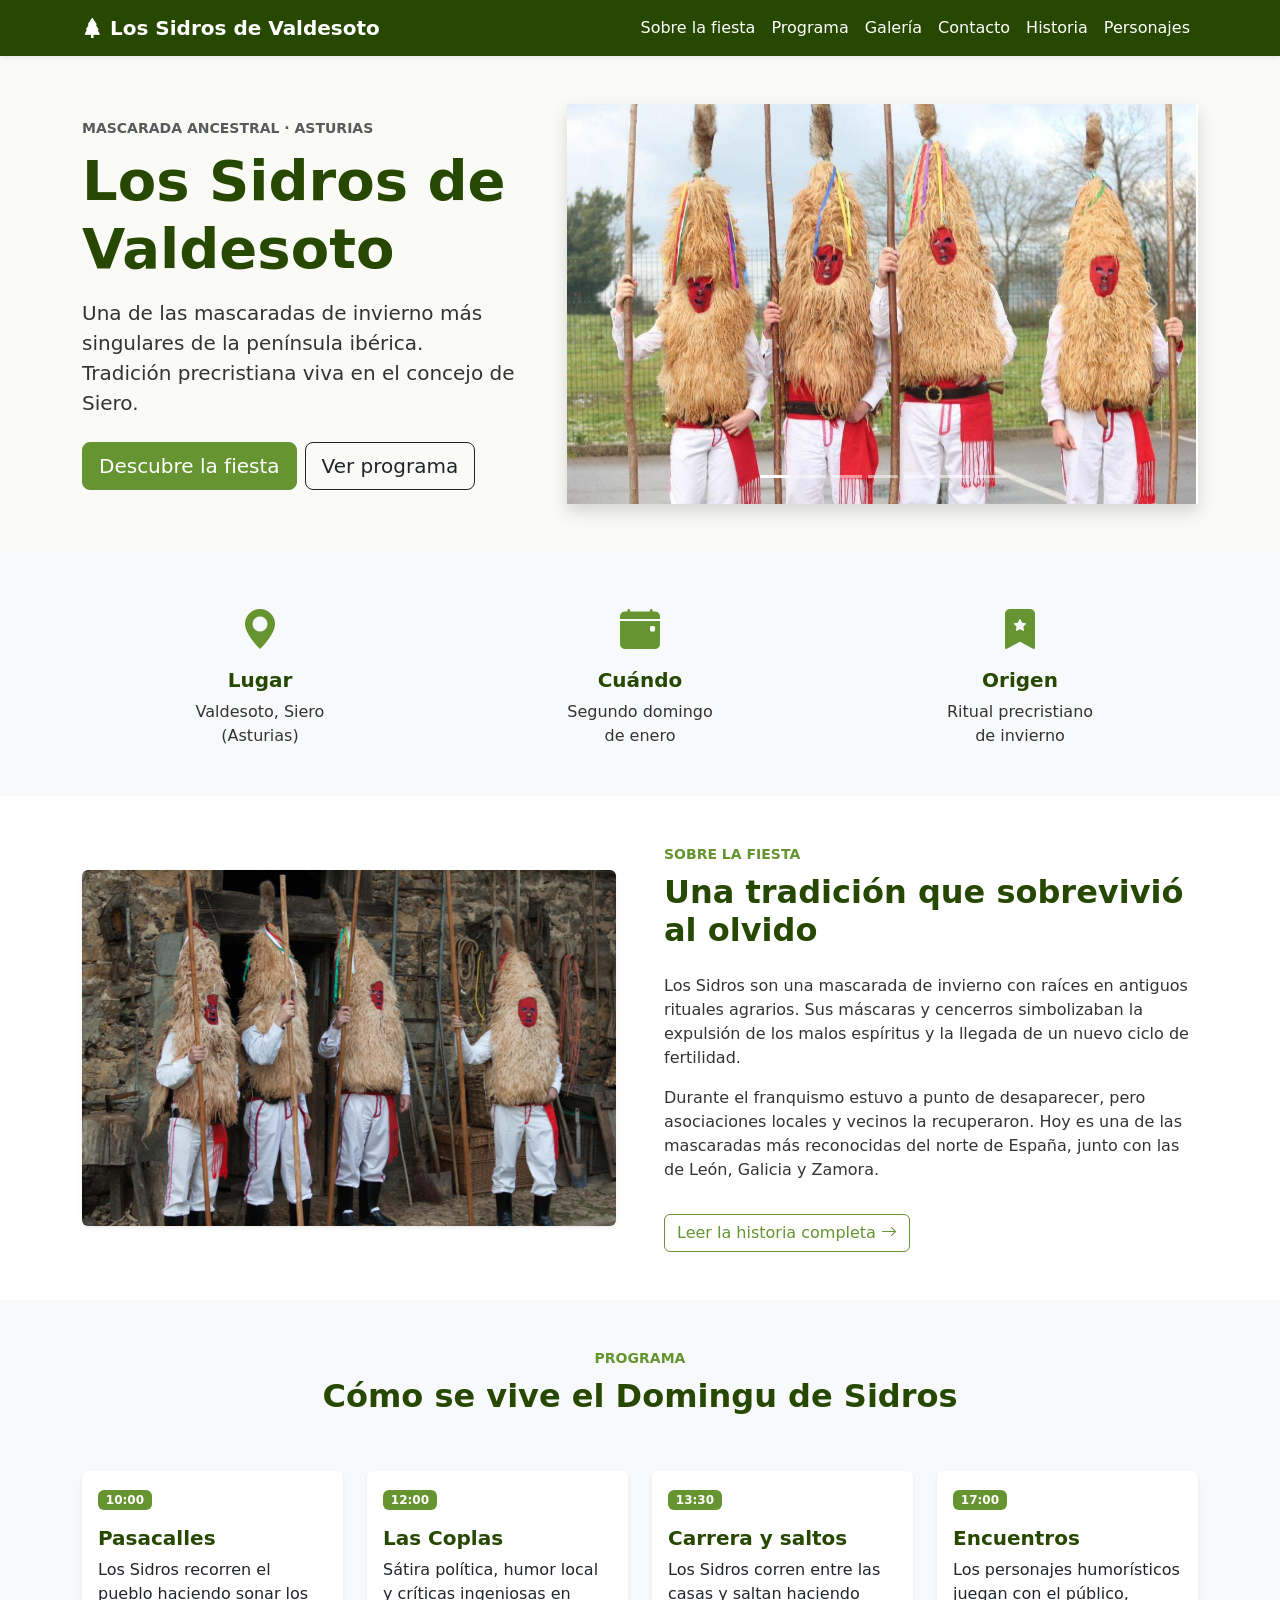
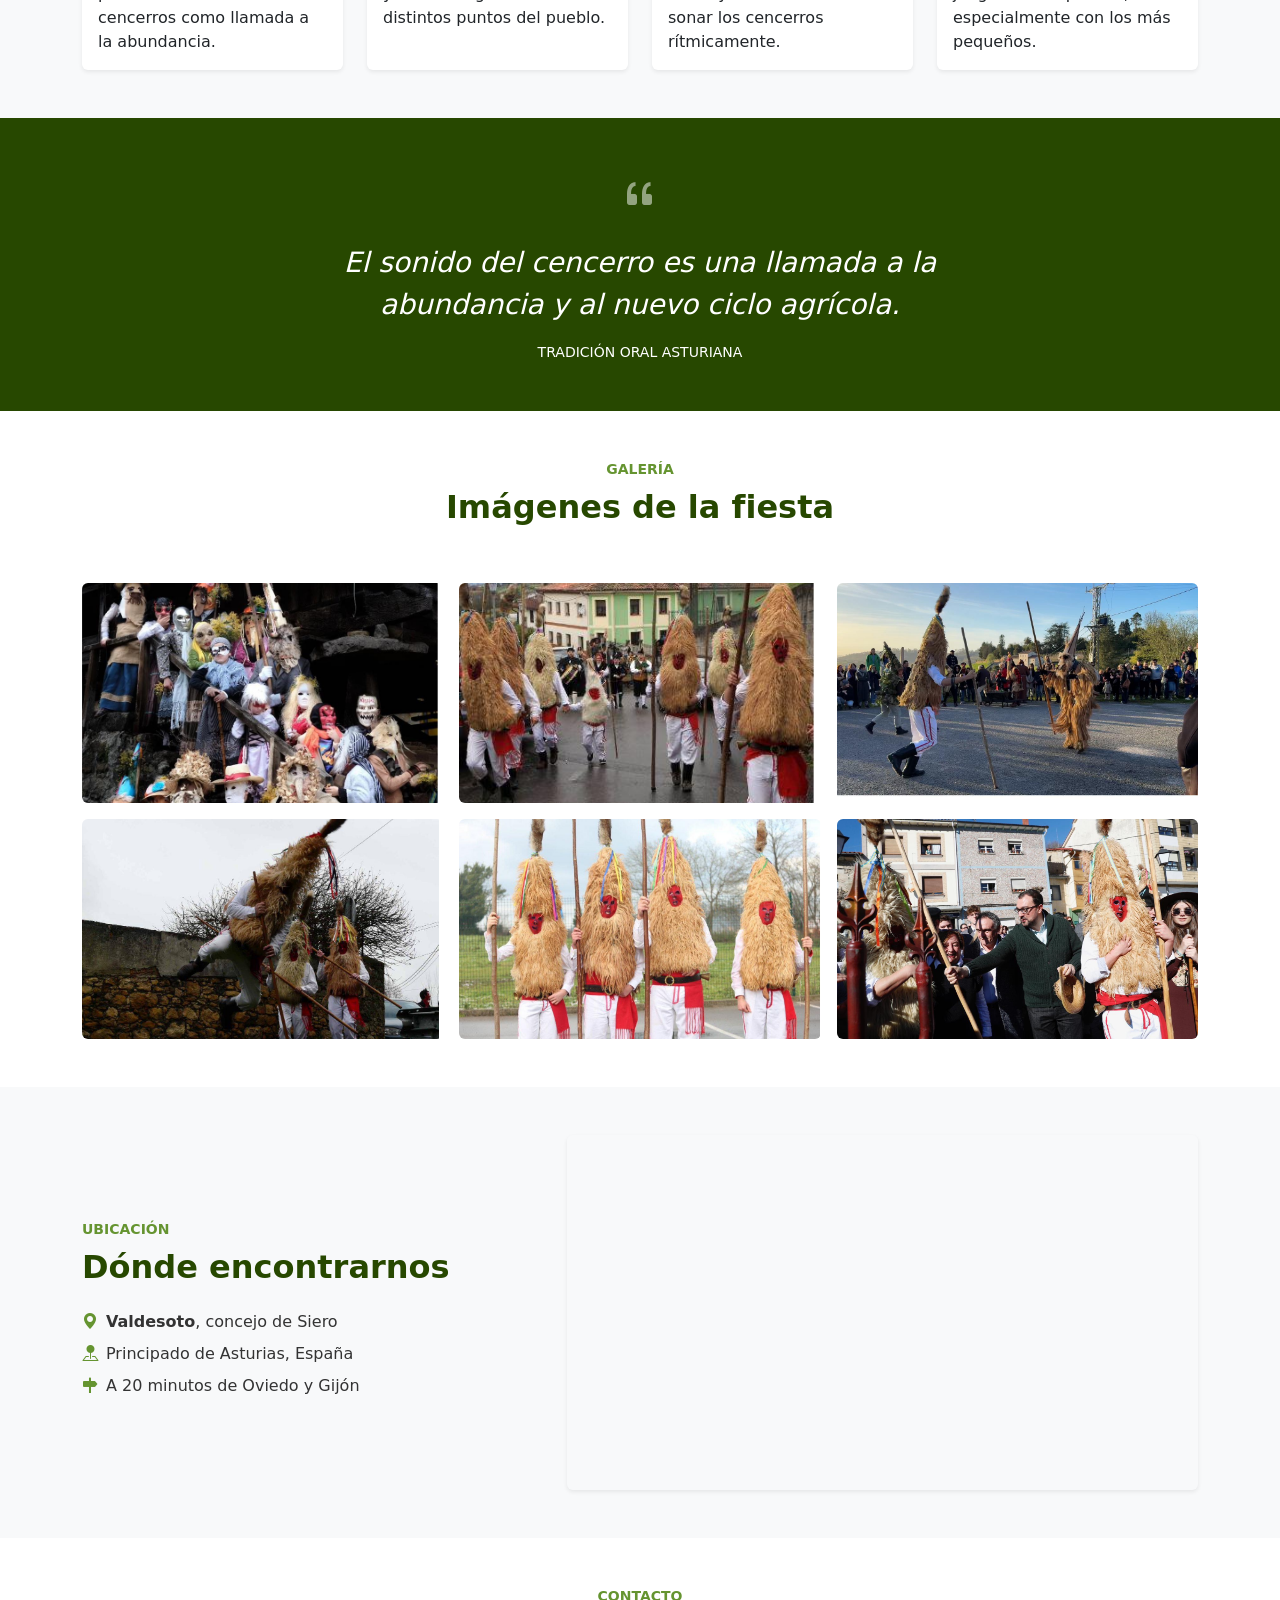
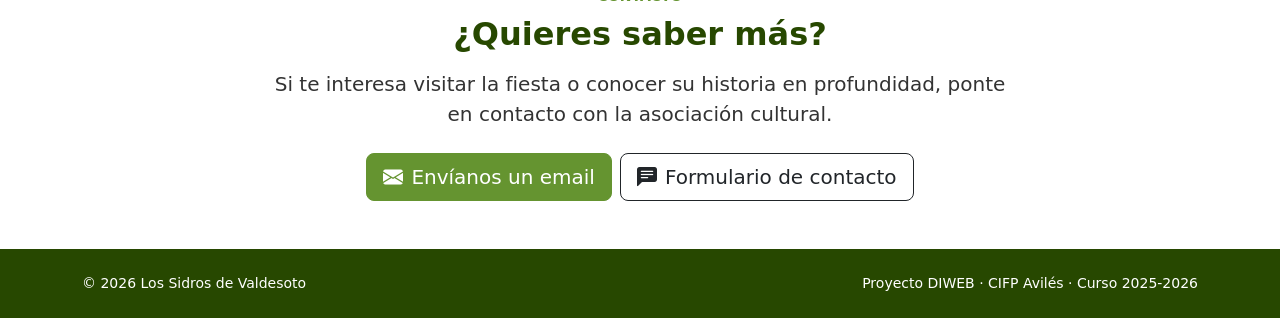
==== commit ae4669e4: "Clase dell 06/05/26" ====
--- a/sidros-valdesoto/index.html
+++ b/sidros-valdesoto/index.html
@@ -2,7 +2,7 @@
 <html lang="es">
 <head>
     <meta charset="UTF-8">
-    <meta name="viewport" content="width=device-width, initial-scale=1">
+    <meta name="viewport" content="width=device-width, initial-scale=1"> <!-- Para que la página se adapte a dispositivos móviles -->
     <title>Los Sidros de Valdesoto · Mascarada de invierno asturiana</title>
     <!-- Bootstrap 5.3 CDN -->
     <link href="https://cdn.jsdelivr.net/npm/bootstrap@5.3.3/dist/css/bootstrap.min.css" rel="stylesheet" integrity="sha384-QWTKZyjpPEjISv5WaRU9OFeRpok6YctnYmDr5pNlyT2bRjXh0JMhjY6hW+ALEwIH" crossorigin="anonymous">
@@ -60,16 +60,33 @@
                             <button type="button" data-bs-target="#carruselSidros" data-bs-slide-to="0" class="active"></button>
                             <button type="button" data-bs-target="#carruselSidros" data-bs-slide-to="1"></button>
                             <button type="button" data-bs-target="#carruselSidros" data-bs-slide-to="2"></button>
+                            <button type="button" data-bs-target="#carruselSidros" data-bs-slide-to="3"></button>
+                            <button type="button" data-bs-target="#carruselSidros" data-bs-slide-to="4"></button>
+                            <button type="button" data-bs-target="#carruselSidros" data-bs-slide-to="5"></button>
+                            <button type="button" data-bs-target="#carruselSidros" data-bs-slide-to="6"></button>
+                            
                         </div>
                         <div class="carousel-inner">
-                            <div class="carousel-item active">
+                            <div class="carousel-item active"> <!-- active indica que esta es la imagen que se muestra al cargar la página -->
                                 <img src="img/sidrosAsturias.jpg" class="d-block w-100" alt="Sidros desfilando por Valdesoto">
                             </div>
                             <div class="carousel-item">
+                                <img src="img/Reysidro.png" class="d-block w-100" alt="demonios de los sidros">
+                            </div>
+                            <div class="carousel-item">
                                 <img src="img/sidrosBailando.jpg" class="d-block w-100" alt="Sidros bailando con cencerros">
                             </div>
                             <div class="carousel-item">
                                 <img src="img/saltosidro.jpg" class="d-block w-100" alt="Sidro saltando un muro">
+                            </div>
+                            <div class="carousel-item">
+                                <img src="img/sidrotractor.jpg" class="d-block w-100" alt="Sidro conduciendo un tractor">
+                            </div>
+                            <div class="carousel-item">
+                                <img src="img/reydelossidros.png" class="d-block w-100" alt="demonios de los sidros">
+                            </div>
+                            <div class="carousel-item">
+                                <img src="img/evil_sidros.jpg" class="d-block w-100" alt="demonios de los sidros">
                             </div>
                         </div>
                         <button class="carousel-control-prev" type="button" data-bs-target="#carruselSidros" data-bs-slide="prev">
--- a/sidros-valdesoto/css/estilos.css
+++ b/sidros-valdesoto/css/estilos.css
@@ -1,20 +1,169 @@
-/* Estilos propios del proyecto Los Sidros de Valdesoto */
+/* ============================================
+   PALETA - LOS SIDROS DE VALDESOTO
+   ============================================
+   Verde claro:  #B9DE8F  (acentos suaves)
+   Verde medio:  #659430  (botones, badges)
+   Verde oscuro: #274800  (navbar, footer, títulos)
+   ============================================ */
 
-/* Altura fija de las imágenes del carrusel para que no se descontrole */
-.carousel-item img {
-    height: 500px;
+:root {
+    --verde-claro: #B9DE8F;
+    --verde-medio: #659430;
+    --verde-oscuro: #274800;
+}
+
+/* ===== TIPOGRAFÍA Y BASE ===== */
+body {
+    font-family: 'Segoe UI', system-ui, -apple-system, sans-serif;
+    color: #333;
+}
+
+h1, h2, h3 {
+    color: var(--verde-oscuro);
+}
+
+/* ===== NAVBAR ===== */
+.navbar.bg-dark {
+    background-color: var(--verde-oscuro) !important; /* Sobrescribe el fondo oscuro de Bootstrap*/
+}
+
+.navbar .nav-link {
+    transition: color 0.2s ease; /* Transición suave para el hover */
+}
+
+.navbar .nav-link:hover {
+    color: var(--verde-claro) !important; /* Cambia el color al pasar el mouse */
+}
+
+/* ===== HERO ===== es el primer bloque visible en la parte superior de un sitio web, diseñado para captar la atención inmediatamente al visitante*/
+
+.hero { /* Sección del hero en la página principal */
+    background-color: #fafaf7; /* Fondo claro para destacar el hero */
+}
+
+/* Título principal en hero */
+.hero h1 {
+    color: var(--verde-oscuro);
+}
+
+/* Cabecera de las páginas internas (historia, personajes) */
+.page-header {
+    background-color: #fafaf7;
+    border-bottom: 4px solid var(--verde-medio);
+}
+
+.page-header h1 {
+    color: var(--verde-oscuro);
+}
+
+/* Enlace activo en navbar */
+.navbar .nav-link.active {
+    color: var(--verde-claro) !important;
+    font-weight: bold;
+}
+
+/* Reduce un poco el tamaño del carrusel del hero */
+#carruselSidros .carousel-item img {
+    height: 400px;
     object-fit: cover;
 }
 
-/* Altura uniforme de las imágenes de la galería */
-.card-img-top {
-    height: 250px;
-    object-fit: cover;
+/* En móvil, carrusel más bajo */
+@media (max-width: 768px) {
+    #carruselSidros .carousel-item img {
+        height: 280px;
+    }
 }
 
-/* En pantallas pequeñas reducimos el carrusel */
-@media (max-width: 575px) {
-    .carousel-item img {
-        height: 300px;
+/* ===== BOTONES ===== */
+/* btn-danger → verde medio */
+.btn-danger {
+    background-color: var(--verde-medio);
+    border-color: var(--verde-medio);
+}
+
+.btn-danger:hover,
+.btn-danger:focus {
+    background-color: var(--verde-oscuro);
+    border-color: var(--verde-oscuro);
+}
+
+/* btn-outline-danger → verde medio */
+.btn-outline-danger {
+    color: var(--verde-medio);
+    border-color: var(--verde-medio);
+}
+
+.btn-outline-danger:hover {
+    background-color: var(--verde-medio);
+    border-color: var(--verde-medio);
+}
+
+/* ===== TEXTOS DE ACENTO (eyebrow text) ===== */
+/* "SOBRE LA FIESTA", "PROGRAMA", etc. */
+.text-danger {
+    color: var(--verde-medio) !important;
+}
+
+/* ===== ICONOS DE LA SECCIÓN DATOS CLAVE ===== */
+section.bg-light .bi {
+    color: var(--verde-medio);
+}
+
+/* ===== BADGES (horarios del programa) ===== */
+.badge.bg-danger {
+    background-color: var(--verde-medio) !important;
+}
+
+/* ===== CARDS DEL PROGRAMA ===== */
+.card {
+    transition: transform 0.2s ease, box-shadow 0.2s ease;
+}
+
+.card:hover {
+    transform: translateY(-4px);
+    box-shadow: 0 .5rem 1rem rgba(0, 0, 0, .15) !important;
+}
+
+/* ===== CITA DESTACADA (fondo oscuro) ===== */
+section.bg-dark {
+    background-color: var(--verde-oscuro) !important;
+}
+
+/* ===== GALERÍA HOME ===== */
+/* Iguala el tamaño de las imágenes */
+.galeria-home img {
+    width: 100%;
+    height: 220px;
+    object-fit: cover;
+    transition: transform 0.3s ease;
+}
+
+.galeria-home img:hover {
+    transform: scale(1.03);
+}
+
+/* ===== FOOTER ===== */
+footer.bg-dark {
+    background-color: var(--verde-oscuro) !important;
+}
+
+/* ===== AJUSTES RESPONSIVE EXTRA ===== */
+
+/* Tablet: ajustar tamaño de la galería */
+@media (min-width: 768px) and (max-width: 991px) {
+    .galeria-home img {
+        height: 200px;
     }
 }
+
+/* Móvil: galería más pequeña */
+@media (max-width: 767px) {
+    .galeria-home img {
+        height: 150px;
+    }
+    
+    .hero h1 {
+        font-size: 2.5rem;
+    }
+}
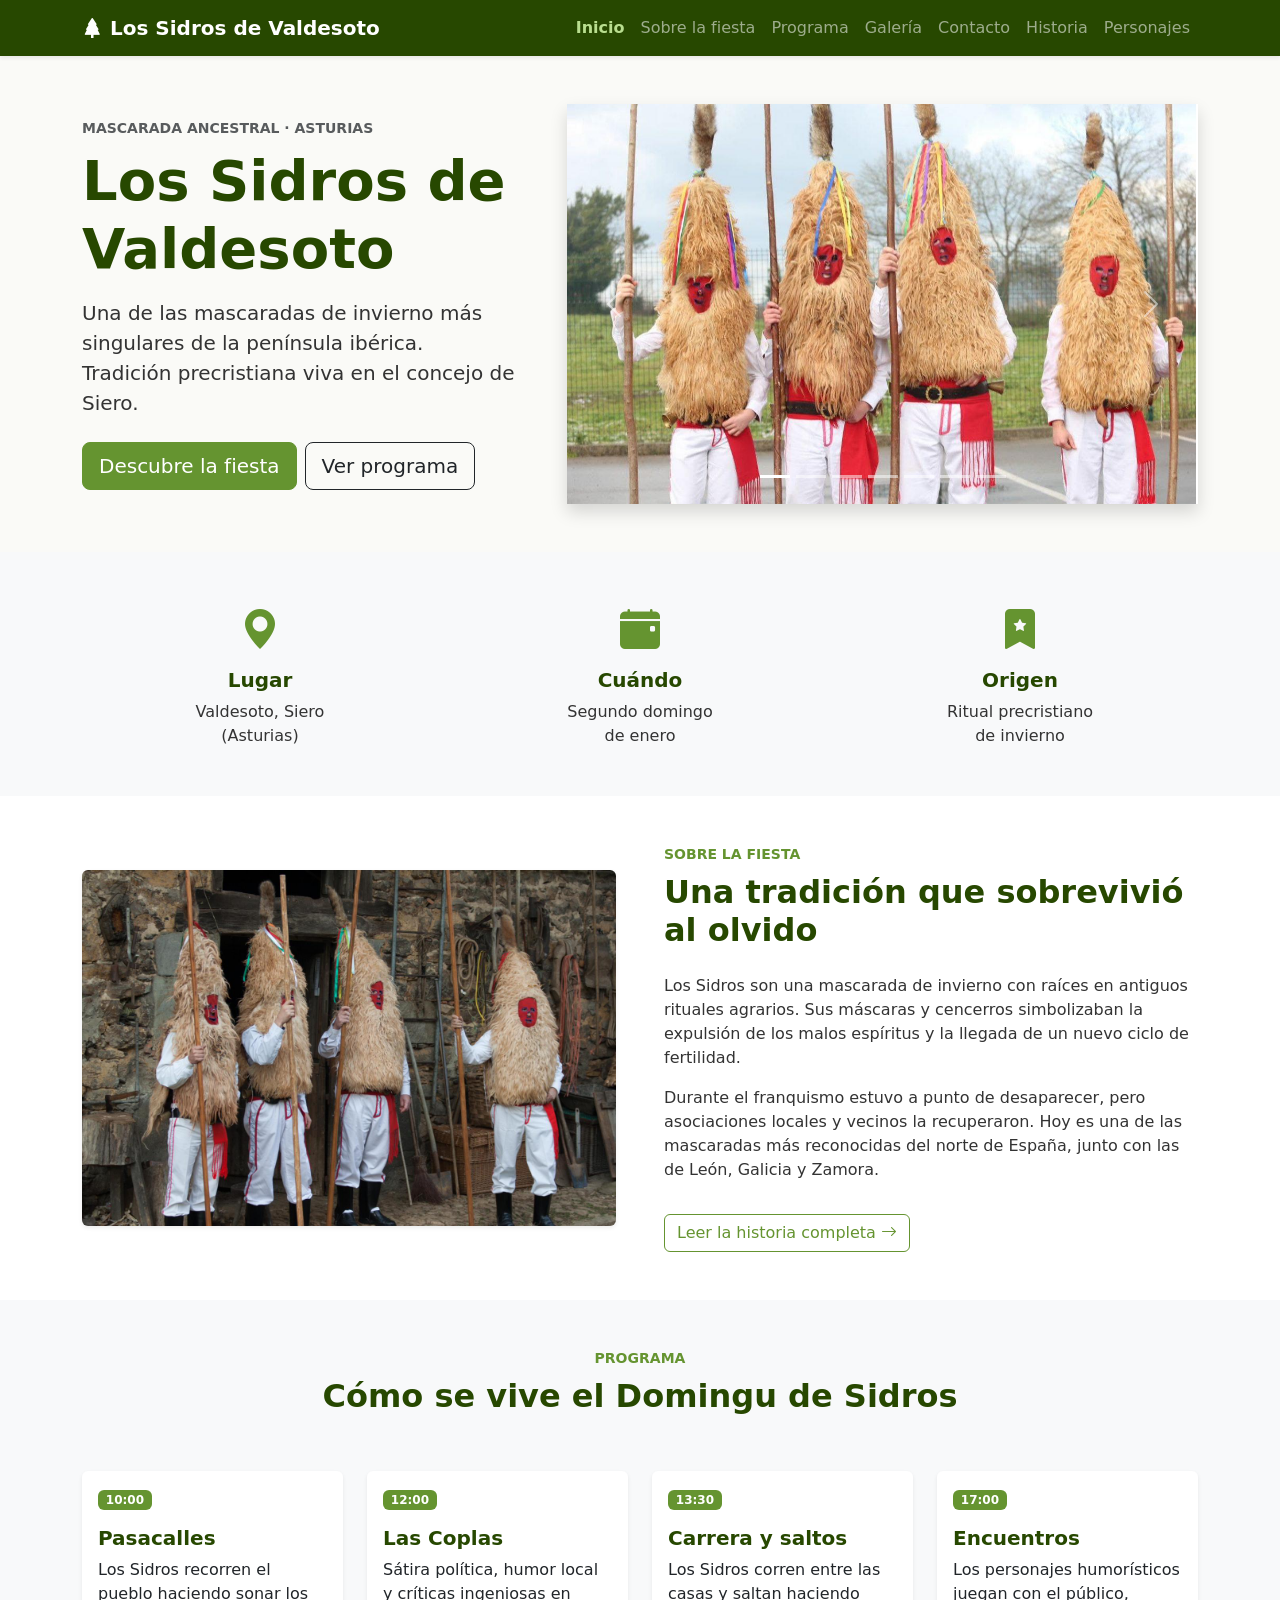
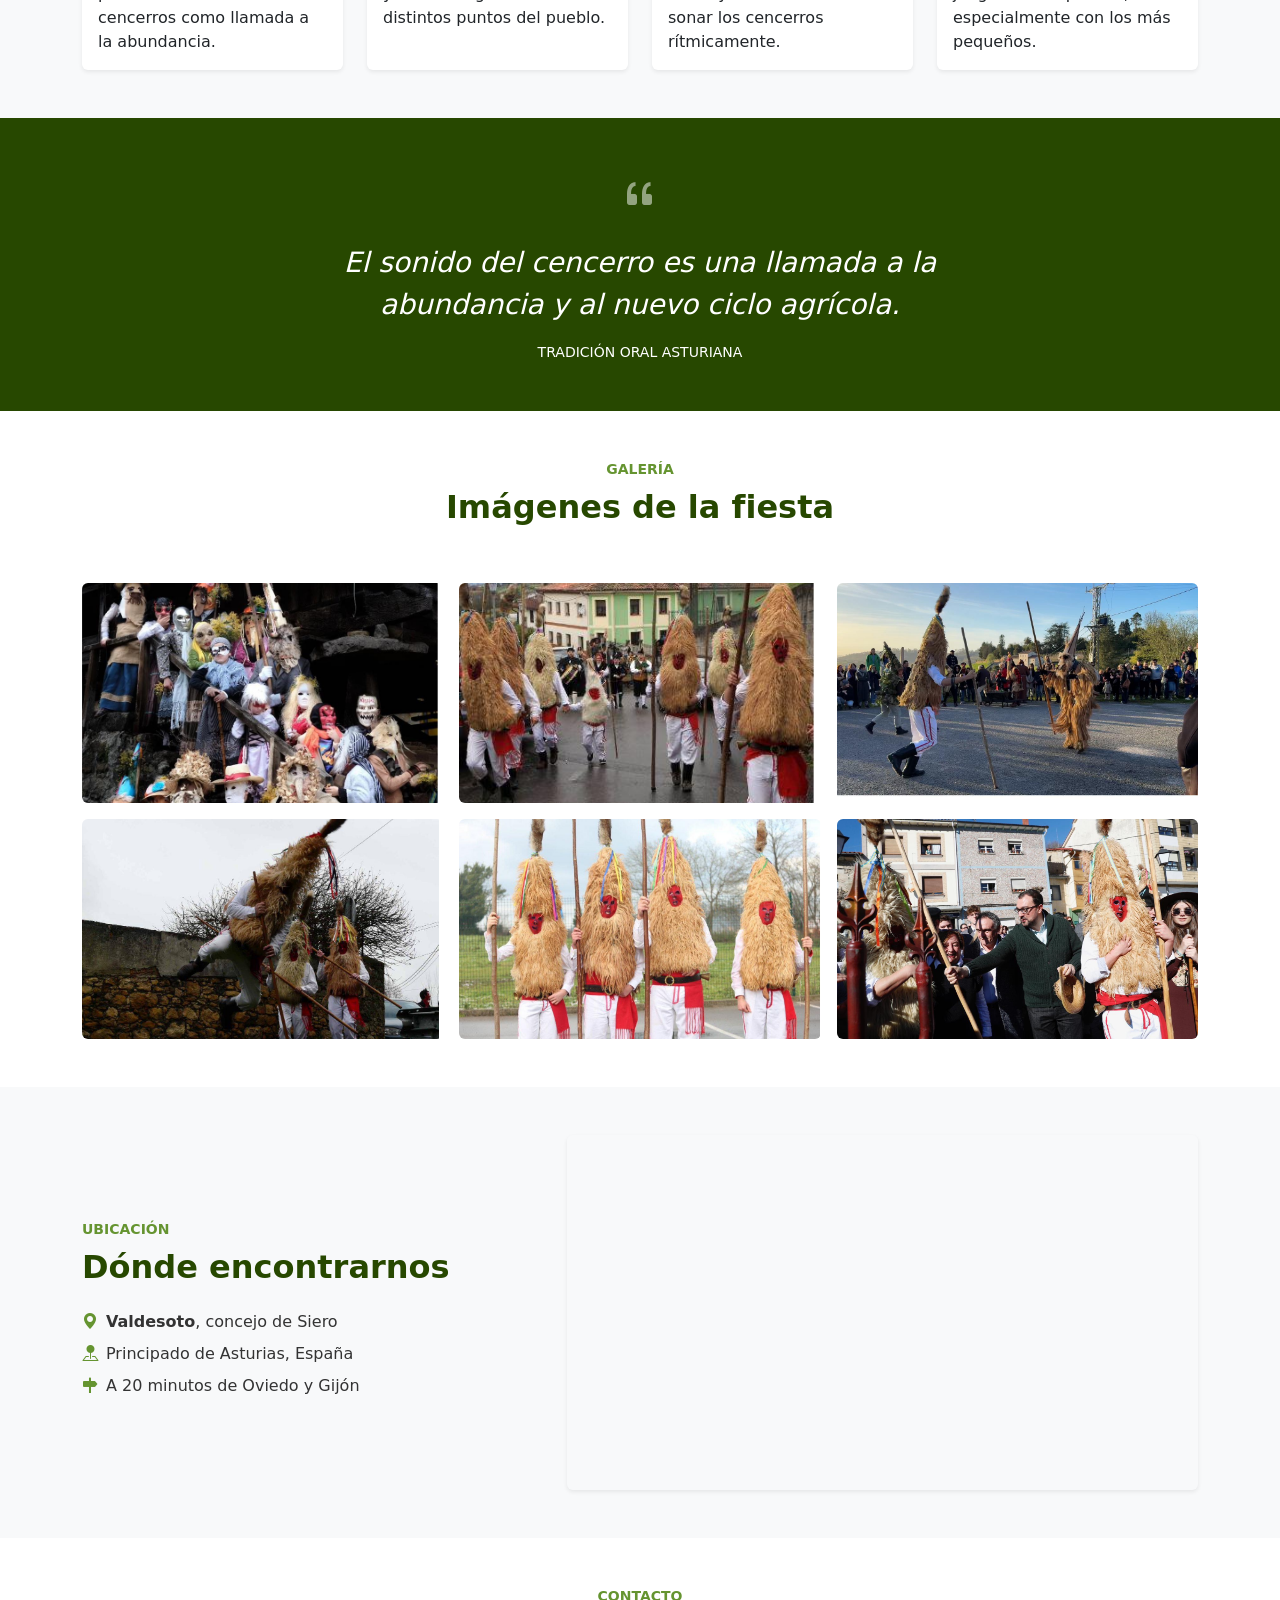
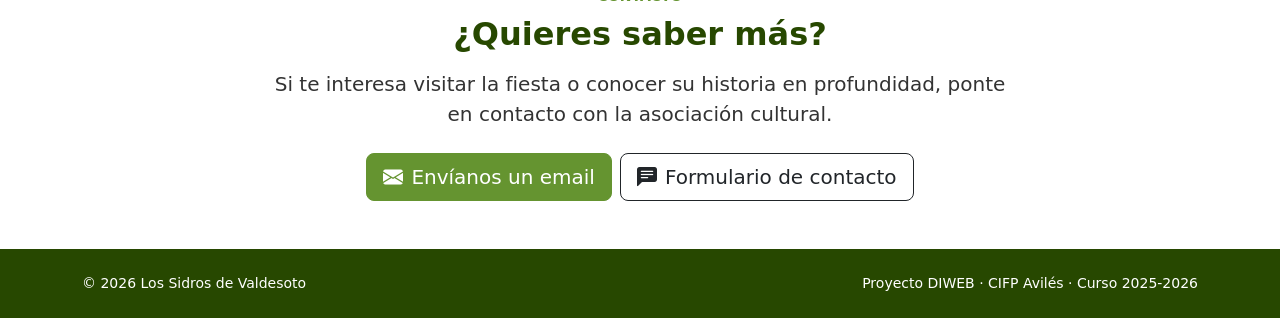
==== commit 2c8a94d0: "Arreglar navbar y formulario - Añadir data-bs-theme='dark' en las tres páginas - Añadir aria-control" ====
--- a/sidros-valdesoto/index.html
+++ b/sidros-valdesoto/index.html
@@ -14,26 +14,27 @@
 <body>
 
     <!-- ===== BARRA DE NAVEGACIÓN (sticky) ===== -->
-    <nav class="navbar navbar-expand-md bg-dark sticky-top shadow-sm"> <!-- sticky sirve para que la barra de navegación se mantenga fija en la parte superior al hacer scroll -->
-        <div class="container">
-            <a class="navbar-brand text-white fw-bold" href="index.html">
-                <i class="bi bi-tree-fill me-2"></i>Los Sidros de Valdesoto
-            </a>
-            <button class="navbar-toggler bg-light" type="button" data-bs-toggle="collapse" data-bs-target="#menu">
-                <span class="navbar-toggler-icon"></span>
-            </button>
-            <div class="collapse navbar-collapse" id="menu">
-                <ul class="navbar-nav ms-auto">
-                    <li class="nav-item"><a class="nav-link text-white" href="#sobre">Sobre la fiesta</a></li>
-                    <li class="nav-item"><a class="nav-link text-white" href="#programa">Programa</a></li>
-                    <li class="nav-item"><a class="nav-link text-white" href="#galeria">Galería</a></li>
-                    <li class="nav-item"><a class="nav-link text-white" href="#contacto">Contacto</a></li>
-                    <li class="nav-item"><a class="nav-link text-white" href="portfolio/historia.html">Historia</a></li>
-                    <li class="nav-item"><a class="nav-link text-white" href="portfolio/personajes.html">Personajes</a></li>
-                </ul>
-            </div>
-        </div>
-    </nav>
+    <nav class="navbar navbar-expand-md bg-dark sticky-top shadow-sm" data-bs-theme="dark">
+    <div class="container">
+        <a class="navbar-brand text-white fw-bold" href="index.html">
+            <i class="bi bi-tree-fill me-2"></i>Los Sidros de Valdesoto
+        </a>
+        <button class="navbar-toggler" type="button" data-bs-toggle="collapse" data-bs-target="#menu" aria-controls="menu" aria-expanded="false" aria-label="Abrir menú de navegación">
+            <span class="navbar-toggler-icon"></span>
+        </button>
+        <div class="collapse navbar-collapse" id="menu">
+            <ul class="navbar-nav ms-auto">
+                <li class="nav-item"><a class="nav-link active" aria-current="page" href="index.html">Inicio</a></li>
+                <li class="nav-item"><a class="nav-link" href="#sobre">Sobre la fiesta</a></li>
+                <li class="nav-item"><a class="nav-link" href="#programa">Programa</a></li>
+                <li class="nav-item"><a class="nav-link" href="#galeria">Galería</a></li>
+                <li class="nav-item"><a class="nav-link" href="#contacto">Contacto</a></li>
+                <li class="nav-item"><a class="nav-link" href="portfolio/historia.html">Historia</a></li>
+                <li class="nav-item"><a class="nav-link" href="portfolio/personajes.html">Personajes</a></li>
+            </ul>
+        </div>
+    </div>
+</nav>
 
     <!-- ===== HERO: TÍTULO + CARRUSEL ===== -->
     <header class="hero py-5"> <!-- hero es una clase que define el estilo del encabezado principal -->
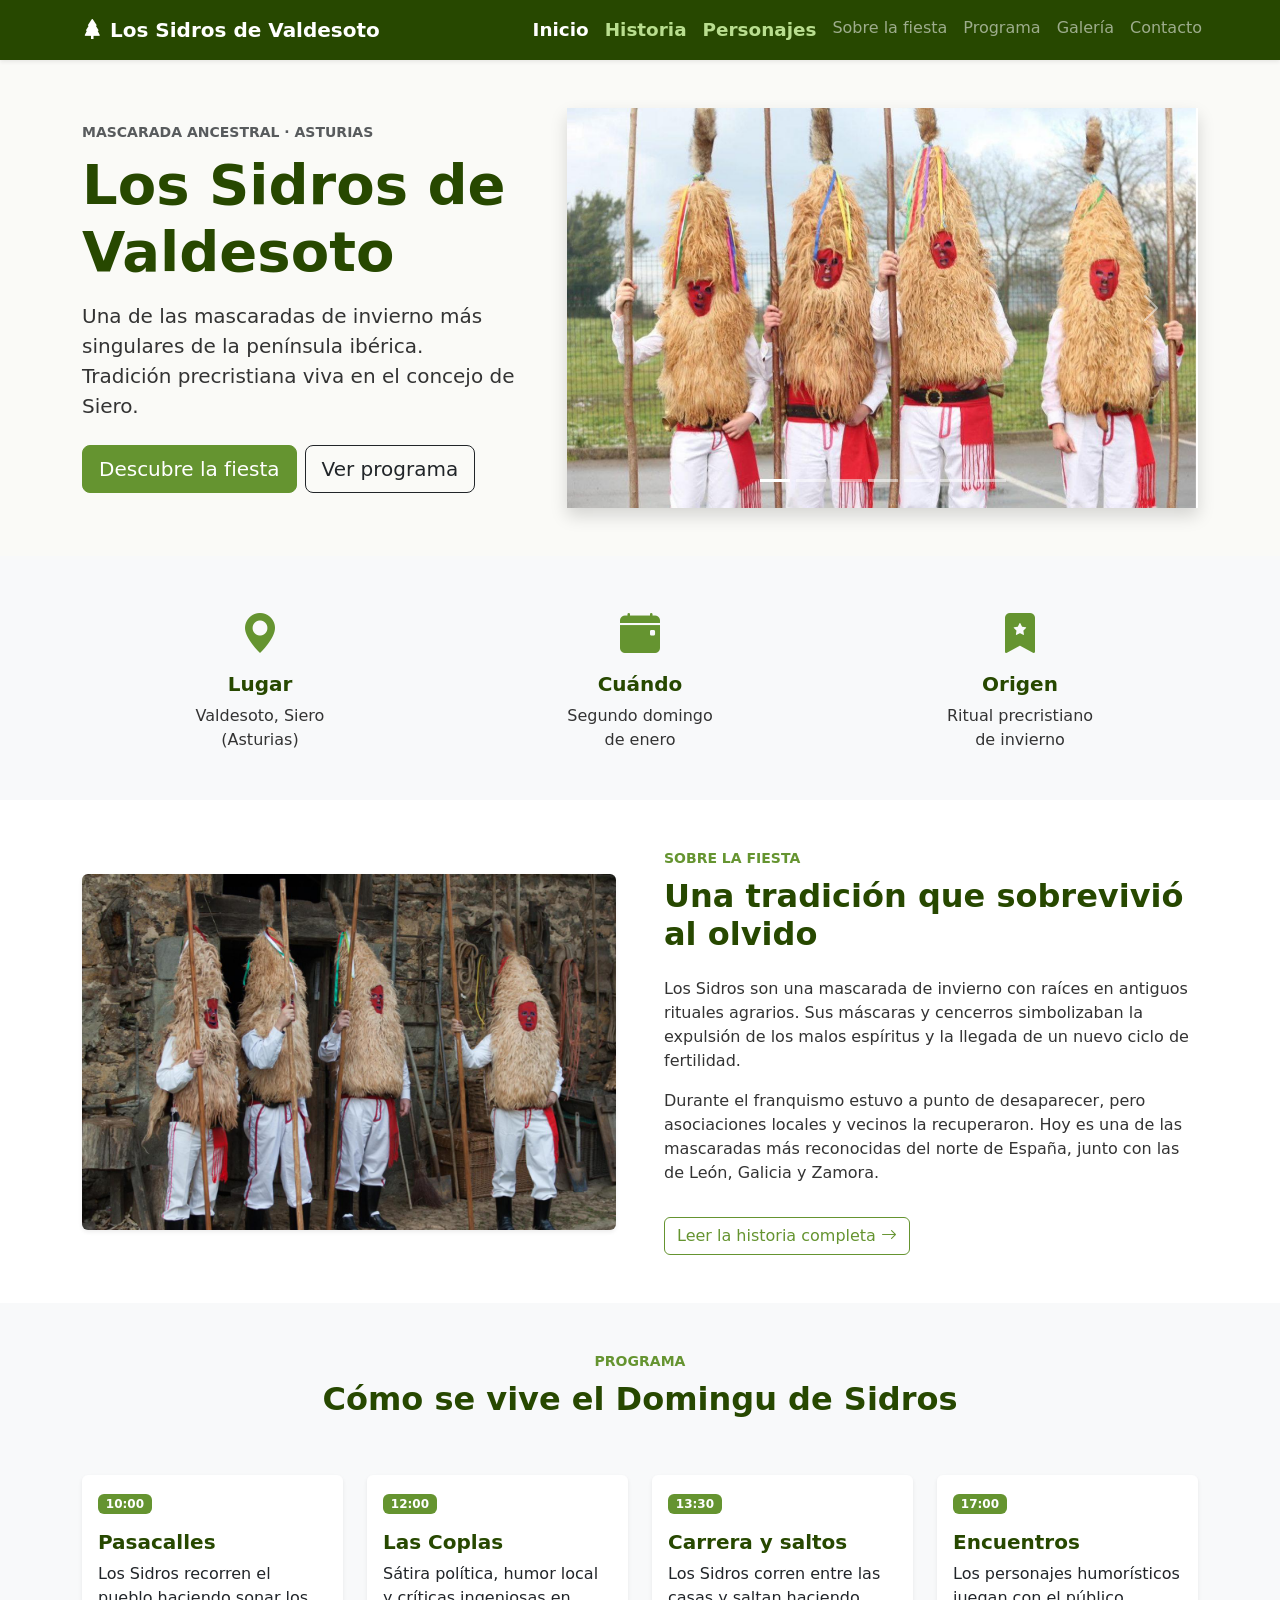
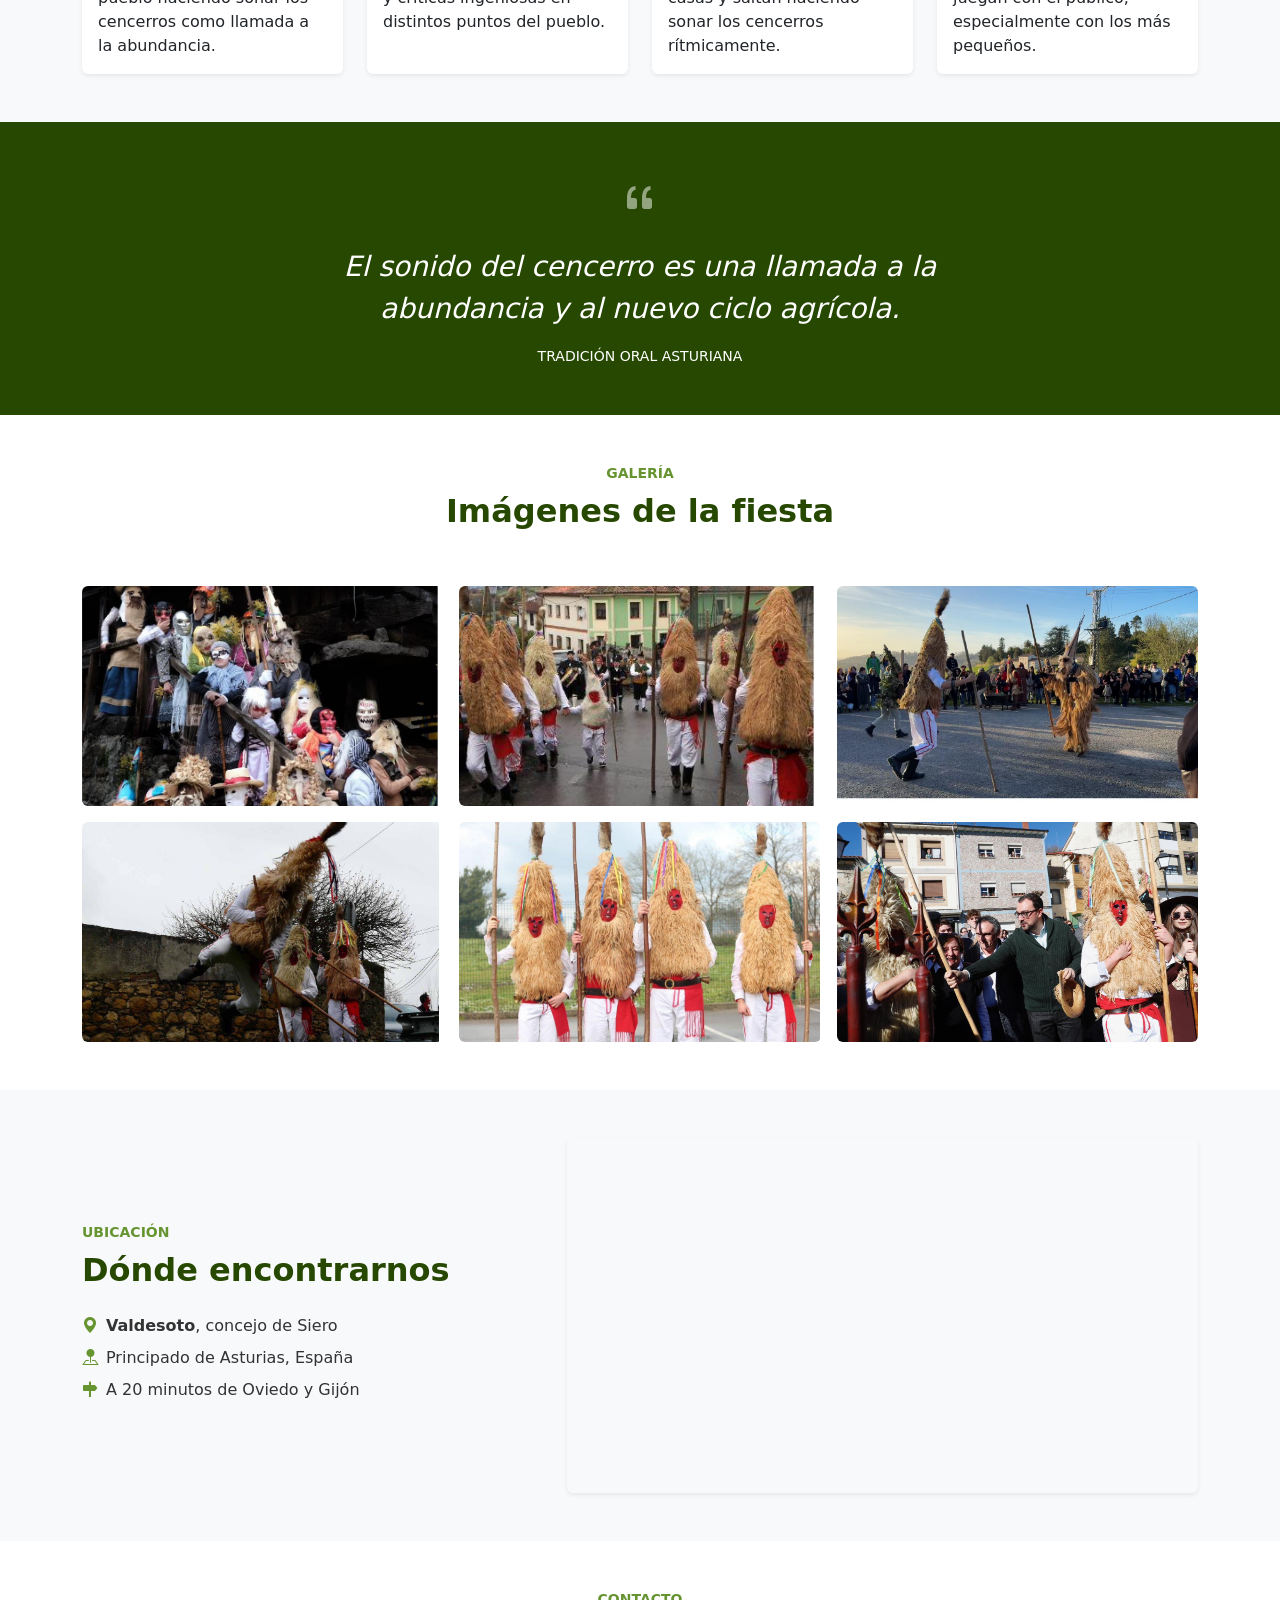
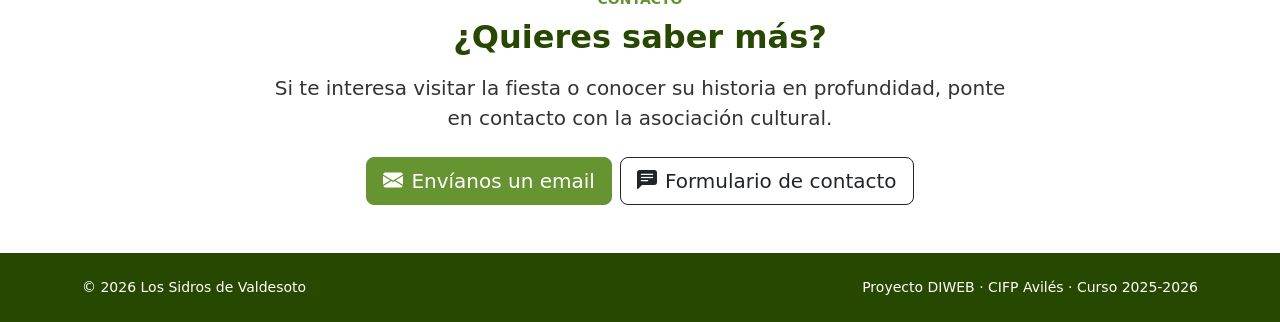
==== commit 4021a996: "Arreglar categorias inicio" ====
--- a/sidros-valdesoto/index.html
+++ b/sidros-valdesoto/index.html
@@ -2,45 +2,42 @@
 <html lang="es">
 <head>
     <meta charset="UTF-8">
-    <meta name="viewport" content="width=device-width, initial-scale=1"> <!-- Para que la página se adapte a dispositivos móviles -->
+    <meta name="viewport" content="width=device-width, initial-scale=1">
     <title>Los Sidros de Valdesoto · Mascarada de invierno asturiana</title>
-    <!-- Bootstrap 5.3 CDN -->
     <link href="https://cdn.jsdelivr.net/npm/bootstrap@5.3.3/dist/css/bootstrap.min.css" rel="stylesheet" integrity="sha384-QWTKZyjpPEjISv5WaRU9OFeRpok6YctnYmDr5pNlyT2bRjXh0JMhjY6hW+ALEwIH" crossorigin="anonymous">
-    <!-- Bootstrap Icons -->
     <link rel="stylesheet" href="https://cdn.jsdelivr.net/npm/bootstrap-icons@1.11.3/font/bootstrap-icons.css">
-    <!-- Hoja de estilos propia -->
     <link rel="stylesheet" href="css/estilos.css">
 </head>
 <body>
 
     <!-- ===== BARRA DE NAVEGACIÓN (sticky) ===== -->
     <nav class="navbar navbar-expand-md bg-dark sticky-top shadow-sm" data-bs-theme="dark">
-    <div class="container">
-        <a class="navbar-brand text-white fw-bold" href="index.html">
-            <i class="bi bi-tree-fill me-2"></i>Los Sidros de Valdesoto
-        </a>
-        <button class="navbar-toggler" type="button" data-bs-toggle="collapse" data-bs-target="#menu" aria-controls="menu" aria-expanded="false" aria-label="Abrir menú de navegación">
-            <span class="navbar-toggler-icon"></span>
-        </button>
-        <div class="collapse navbar-collapse" id="menu">
-            <ul class="navbar-nav ms-auto">
-                <li class="nav-item"><a class="nav-link active" aria-current="page" href="index.html">Inicio</a></li>
-                <li class="nav-item"><a class="nav-link" href="#sobre">Sobre la fiesta</a></li>
-                <li class="nav-item"><a class="nav-link" href="#programa">Programa</a></li>
-                <li class="nav-item"><a class="nav-link" href="#galeria">Galería</a></li>
-                <li class="nav-item"><a class="nav-link" href="#contacto">Contacto</a></li>
-                <li class="nav-item"><a class="nav-link" href="portfolio/historia.html">Historia</a></li>
-                <li class="nav-item"><a class="nav-link" href="portfolio/personajes.html">Personajes</a></li>
-            </ul>
-        </div>
-    </div>
-</nav>
+        <div class="container">
+            <a class="navbar-brand text-white fw-bold" href="index.html">
+                <i class="bi bi-tree-fill me-2"></i>Los Sidros de Valdesoto
+            </a>
+            <button class="navbar-toggler" type="button" data-bs-toggle="collapse" data-bs-target="#menu" aria-controls="menu" aria-expanded="false" aria-label="Abrir menú de navegación">
+                <span class="navbar-toggler-icon"></span>
+            </button>
+            <div class="collapse navbar-collapse" id="menu">
+                <ul class="navbar-nav ms-auto">
+                    <li class="nav-item ms-4"><a class="nav-link active pagina" aria-current="page" href="index.html">Inicio</a></li>
+                    <li class="nav-item"><a class="nav-link pagina" href="portfolio/historia.html">Historia</a></li>
+                    <li class="nav-item"><a class="nav-link pagina" href="portfolio/personajes.html">Personajes</a></li>
+                    <li class="nav-item"><a class="nav-link" href="#sobre">Sobre la fiesta</a></li>
+                    <li class="nav-item"><a class="nav-link" href="#programa">Programa</a></li>
+                    <li class="nav-item"><a class="nav-link" href="#galeria">Galería</a></li>
+                    <li class="nav-item"><a class="nav-link" href="#contacto">Contacto</a></li>
+                    
+                </ul>
+            </div>
+        </div>
+    </nav>
 
     <!-- ===== HERO: TÍTULO + CARRUSEL ===== -->
-    <header class="hero py-5"> <!-- hero es una clase que define el estilo del encabezado principal -->
+    <header class="hero py-5">
         <div class="container">
             <div class="row align-items-center g-5">
-                <!-- Columna texto (izquierda) -->
                 <div class="col-12 col-lg-5">
                     <p class="text-uppercase text-muted small fw-bold mb-2">Mascarada ancestral · Asturias</p>
                     <h1 class="display-4 fw-bold mb-3">Los Sidros de Valdesoto</h1>
@@ -53,8 +50,6 @@
                         <a href="#programa" class="btn btn-outline-dark btn-lg">Ver programa</a>
                     </div>
                 </div>
-
-                <!-- Columna carrusel (derecha) -->
                 <div class="col-12 col-lg-7">
                     <div id="carruselSidros" class="carousel slide shadow" data-bs-ride="carousel">
                         <div class="carousel-indicators">
@@ -65,10 +60,9 @@
                             <button type="button" data-bs-target="#carruselSidros" data-bs-slide-to="4"></button>
                             <button type="button" data-bs-target="#carruselSidros" data-bs-slide-to="5"></button>
                             <button type="button" data-bs-target="#carruselSidros" data-bs-slide-to="6"></button>
-                            
                         </div>
                         <div class="carousel-inner">
-                            <div class="carousel-item active"> <!-- active indica que esta es la imagen que se muestra al cargar la página -->
+                            <div class="carousel-item active">
                                 <img src="img/sidrosAsturias.jpg" class="d-block w-100" alt="Sidros desfilando por Valdesoto">
                             </div>
                             <div class="carousel-item">
@@ -315,7 +309,6 @@
         </div>
     </footer>
 
-    <!-- JS de Bootstrap -->
     <script src="https://cdn.jsdelivr.net/npm/bootstrap@5.3.3/dist/js/bootstrap.bundle.min.js" integrity="sha384-YvpcrYf0tY3lHB60NNkmXc5s9fDVZLESaAA55NDzOxhy9GkcIdslK1eN7N6jIeHz" crossorigin="anonymous"></script>
 </body>
 </html>
--- a/sidros-valdesoto/css/estilos.css
+++ b/sidros-valdesoto/css/estilos.css
@@ -24,24 +24,41 @@
 
 /* ===== NAVBAR ===== */
 .navbar.bg-dark {
-    background-color: var(--verde-oscuro) !important; /* Sobrescribe el fondo oscuro de Bootstrap*/
+    background-color: var(--verde-oscuro) !important;
+}
+
+.navbar .container {
+    padding-right: 0; /* Pega el menú al margen derecho del contenedor */
 }
 
 .navbar .nav-link {
-    transition: color 0.2s ease; /* Transición suave para el hover */
+    transition: color 0.2s ease;
 }
 
 .navbar .nav-link:hover {
-    color: var(--verde-claro) !important; /* Cambia el color al pasar el mouse */
+    color: var(--verde-claro) !important;
 }
 
-/* ===== HERO ===== es el primer bloque visible en la parte superior de un sitio web, diseñado para captar la atención inmediatamente al visitante*/
-
-.hero { /* Sección del hero en la página principal */
-    background-color: #fafaf7; /* Fondo claro para destacar el hero */
+/* ===== NAVBAR - Distinción entre páginas y anclas ===== */
+/* Los enlaces de página (Inicio, Historia, Personajes) destacan en verde claro */
+.nav-link.pagina {
+    color: var(--verde-claro) !important;
+    font-weight: 700;
+    text-decoration: none !important;
+    font-size: 1.15rem;
 }
 
-/* Título principal en hero */
+.nav-link.pagina:hover,
+.nav-link.pagina.active {
+    color: #ffffff !important;
+    text-decoration: none !important;
+}
+
+/* ===== HERO ===== */
+.hero {
+    background-color: #fafaf7;
+}
+
 .hero h1 {
     color: var(--verde-oscuro);
 }
@@ -58,7 +75,7 @@
 
 /* Enlace activo en navbar */
 .navbar .nav-link.active {
-    color: var(--verde-claro) !important;
+    color: #ffffff !important;
     font-weight: bold;
 }
 
@@ -76,7 +93,6 @@
 }
 
 /* ===== BOTONES ===== */
-/* btn-danger → verde medio */
 .btn-danger {
     background-color: var(--verde-medio);
     border-color: var(--verde-medio);
@@ -88,7 +104,6 @@
     border-color: var(--verde-oscuro);
 }
 
-/* btn-outline-danger → verde medio */
 .btn-outline-danger {
     color: var(--verde-medio);
     border-color: var(--verde-medio);
@@ -99,8 +114,7 @@
     border-color: var(--verde-medio);
 }
 
-/* ===== TEXTOS DE ACENTO (eyebrow text) ===== */
-/* "SOBRE LA FIESTA", "PROGRAMA", etc. */
+/* ===== TEXTOS DE ACENTO ===== */
 .text-danger {
     color: var(--verde-medio) !important;
 }
@@ -110,12 +124,12 @@
     color: var(--verde-medio);
 }
 
-/* ===== BADGES (horarios del programa) ===== */
+/* ===== BADGES ===== */
 .badge.bg-danger {
     background-color: var(--verde-medio) !important;
 }
 
-/* ===== CARDS DEL PROGRAMA ===== */
+/* ===== CARDS ===== */
 .card {
     transition: transform 0.2s ease, box-shadow 0.2s ease;
 }
@@ -125,13 +139,12 @@
     box-shadow: 0 .5rem 1rem rgba(0, 0, 0, .15) !important;
 }
 
-/* ===== CITA DESTACADA (fondo oscuro) ===== */
+/* ===== CITA DESTACADA ===== */
 section.bg-dark {
     background-color: var(--verde-oscuro) !important;
 }
 
 /* ===== GALERÍA HOME ===== */
-/* Iguala el tamaño de las imágenes */
 .galeria-home img {
     width: 100%;
     height: 220px;
@@ -149,15 +162,12 @@
 }
 
 /* ===== AJUSTES RESPONSIVE EXTRA ===== */
-
-/* Tablet: ajustar tamaño de la galería */
 @media (min-width: 768px) and (max-width: 991px) {
     .galeria-home img {
         height: 200px;
     }
 }
 
-/* Móvil: galería más pequeña */
 @media (max-width: 767px) {
     .galeria-home img {
         height: 150px;
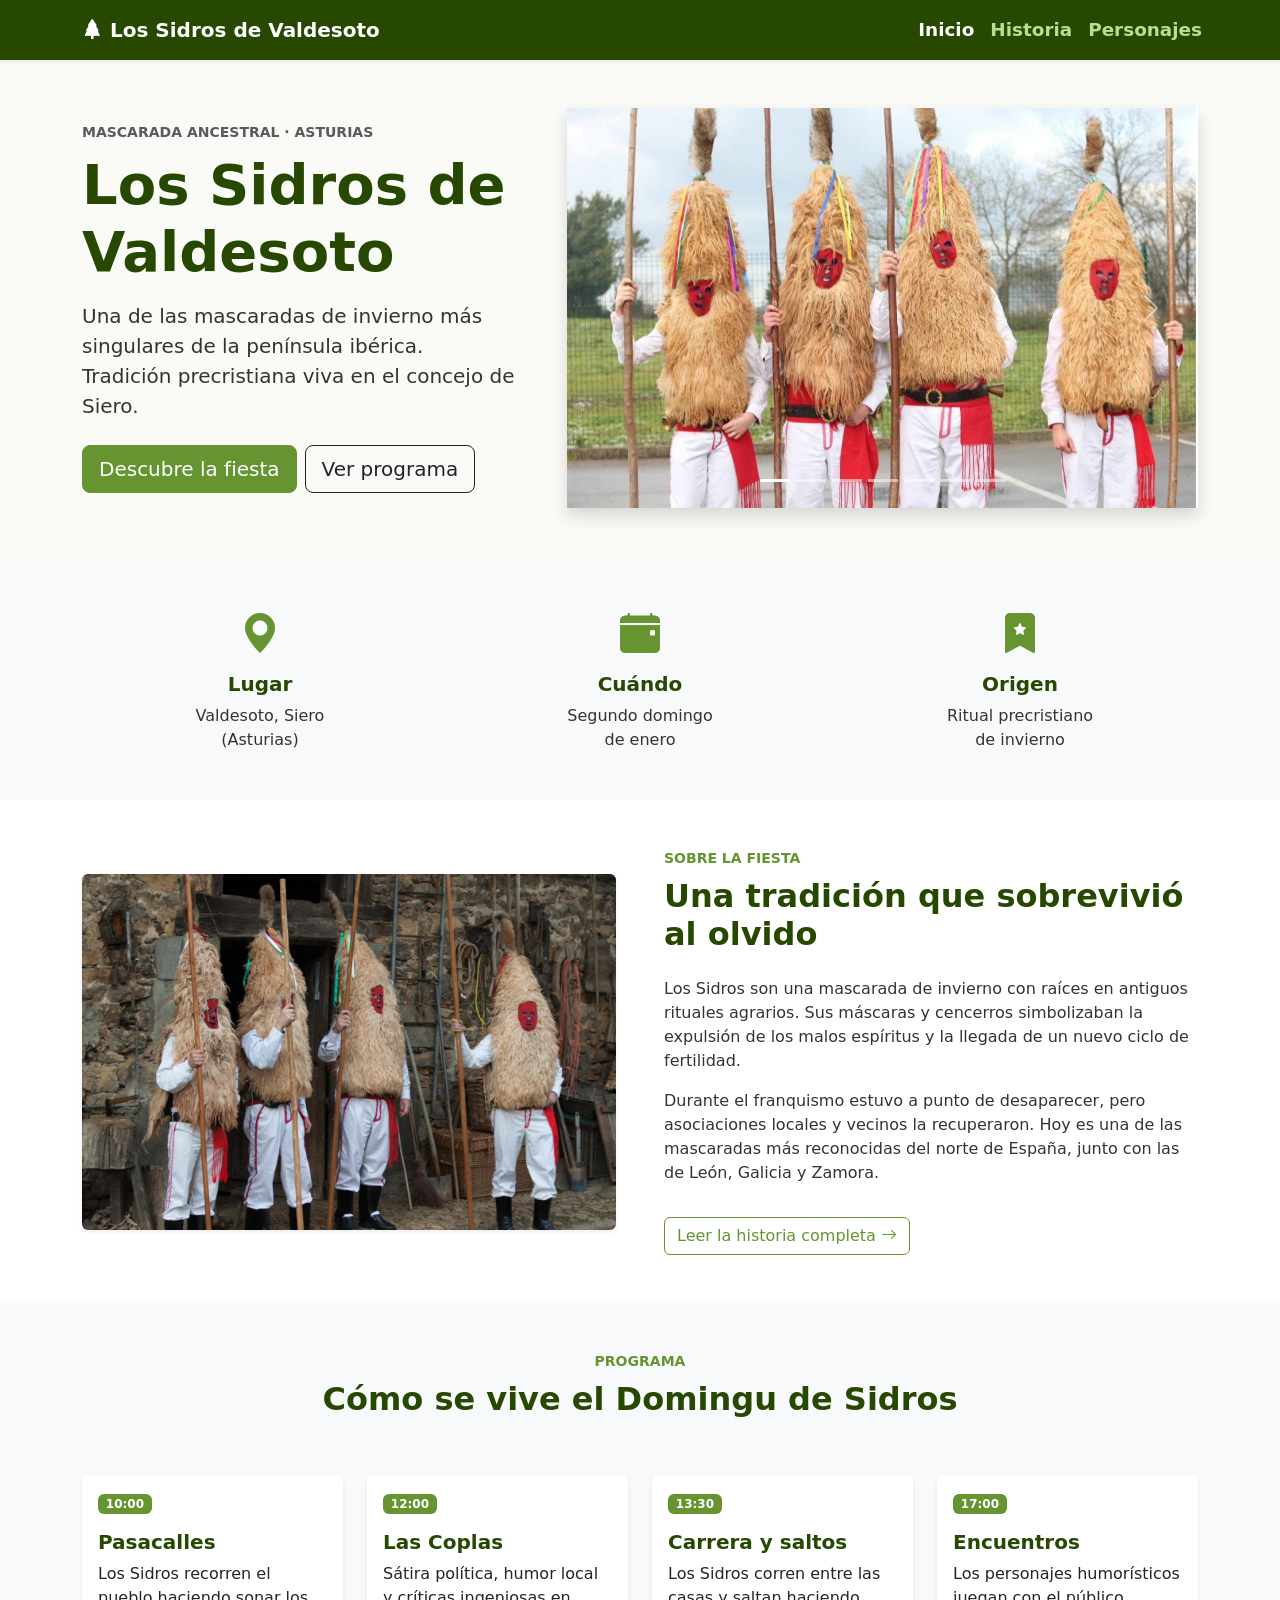
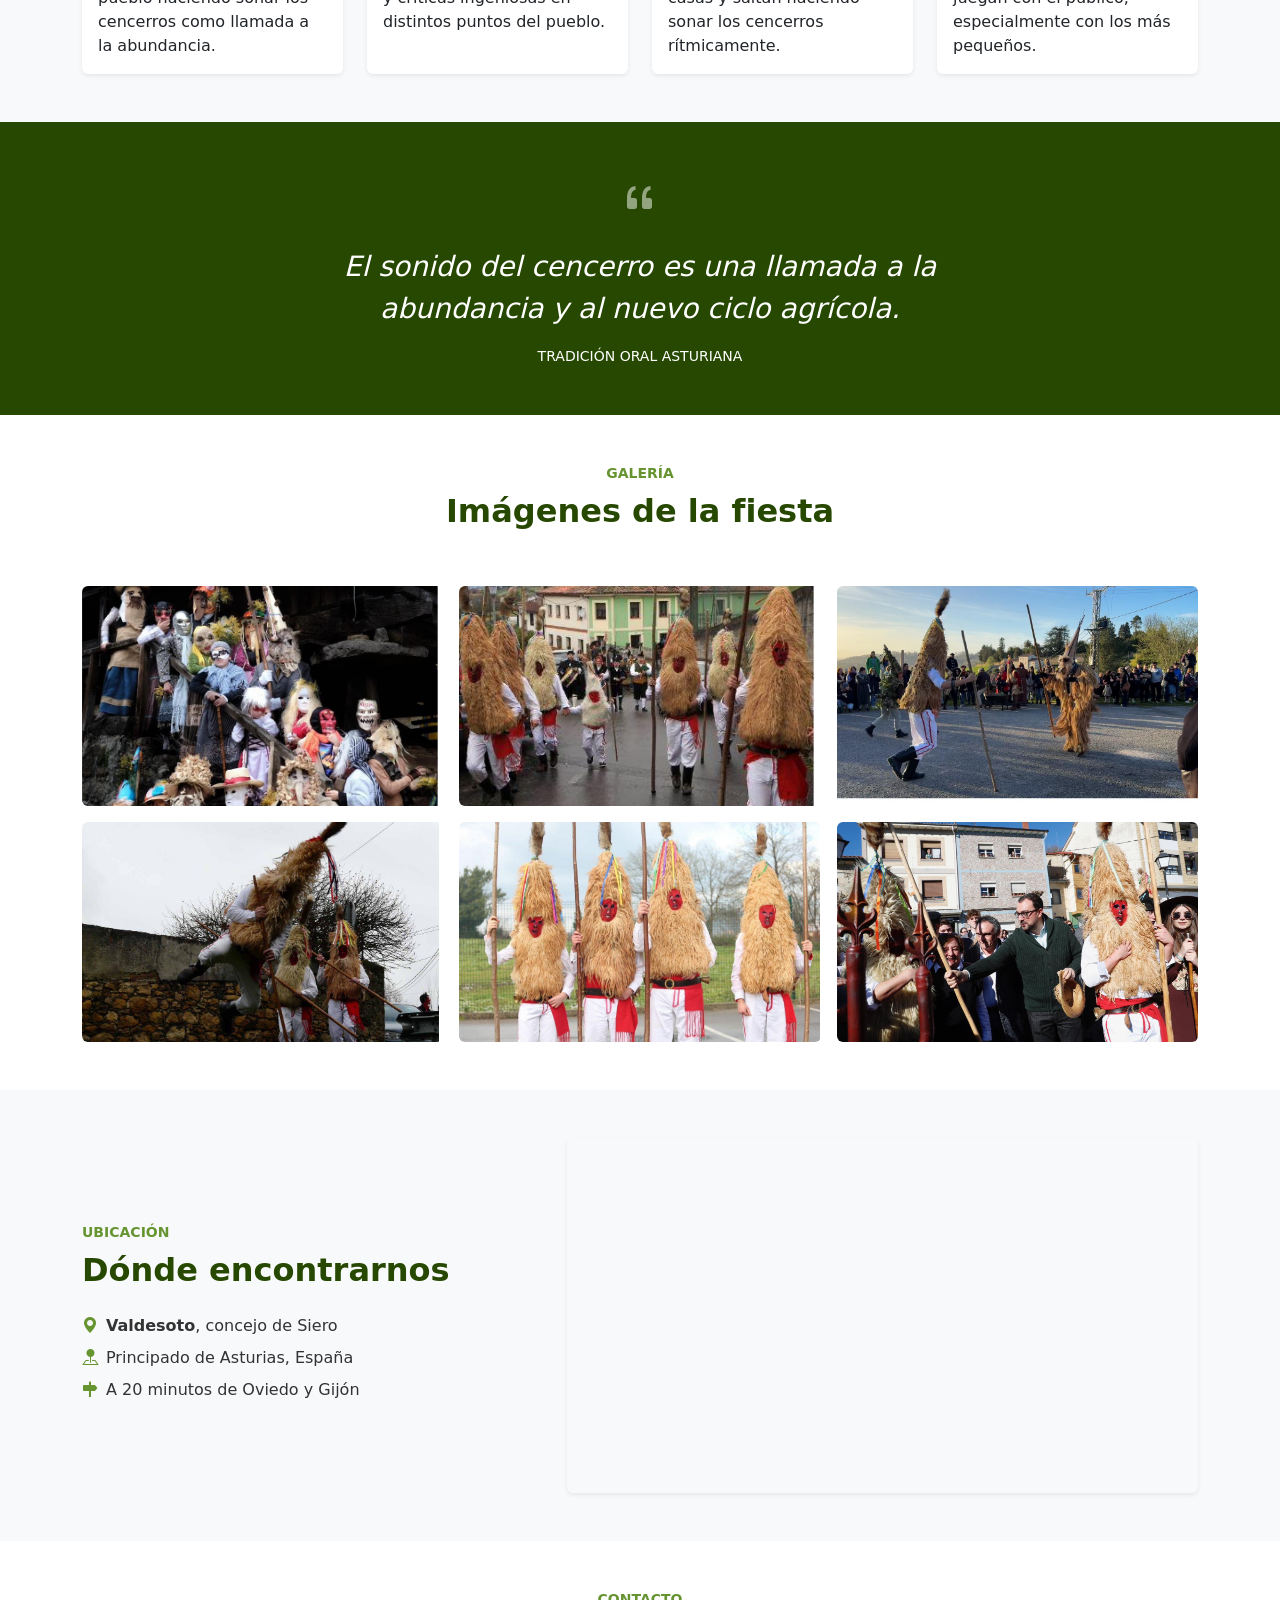
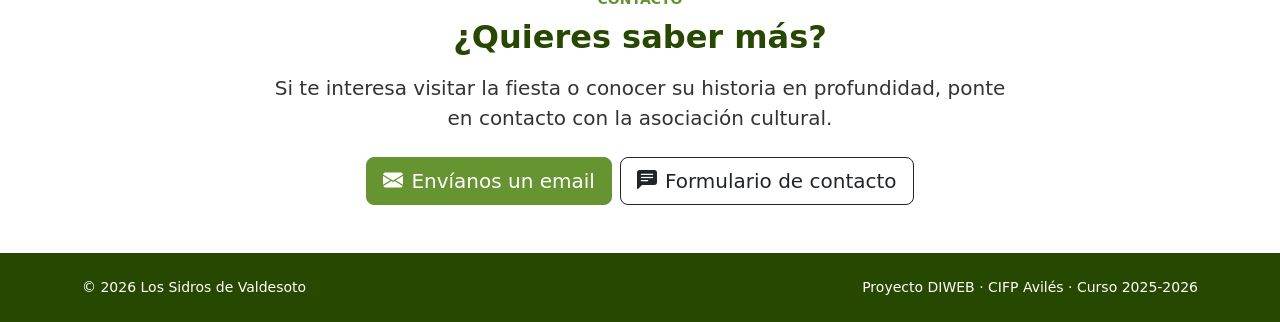
==== commit a67f19a4: "Arreglar menu navbar" ====
--- a/sidros-valdesoto/index.html
+++ b/sidros-valdesoto/index.html
@@ -24,10 +24,10 @@
                     <li class="nav-item ms-4"><a class="nav-link active pagina" aria-current="page" href="index.html">Inicio</a></li>
                     <li class="nav-item"><a class="nav-link pagina" href="portfolio/historia.html">Historia</a></li>
                     <li class="nav-item"><a class="nav-link pagina" href="portfolio/personajes.html">Personajes</a></li>
-                    <li class="nav-item"><a class="nav-link" href="#sobre">Sobre la fiesta</a></li>
+                    <!-- <li class="nav-item"><a class="nav-link" href="#sobre">Sobre la fiesta</a></li> 
                     <li class="nav-item"><a class="nav-link" href="#programa">Programa</a></li>
                     <li class="nav-item"><a class="nav-link" href="#galeria">Galería</a></li>
-                    <li class="nav-item"><a class="nav-link" href="#contacto">Contacto</a></li>
+                    <li class="nav-item"><a class="nav-link" href="#contacto">Contacto</a></li>-->
                     
                 </ul>
             </div>
